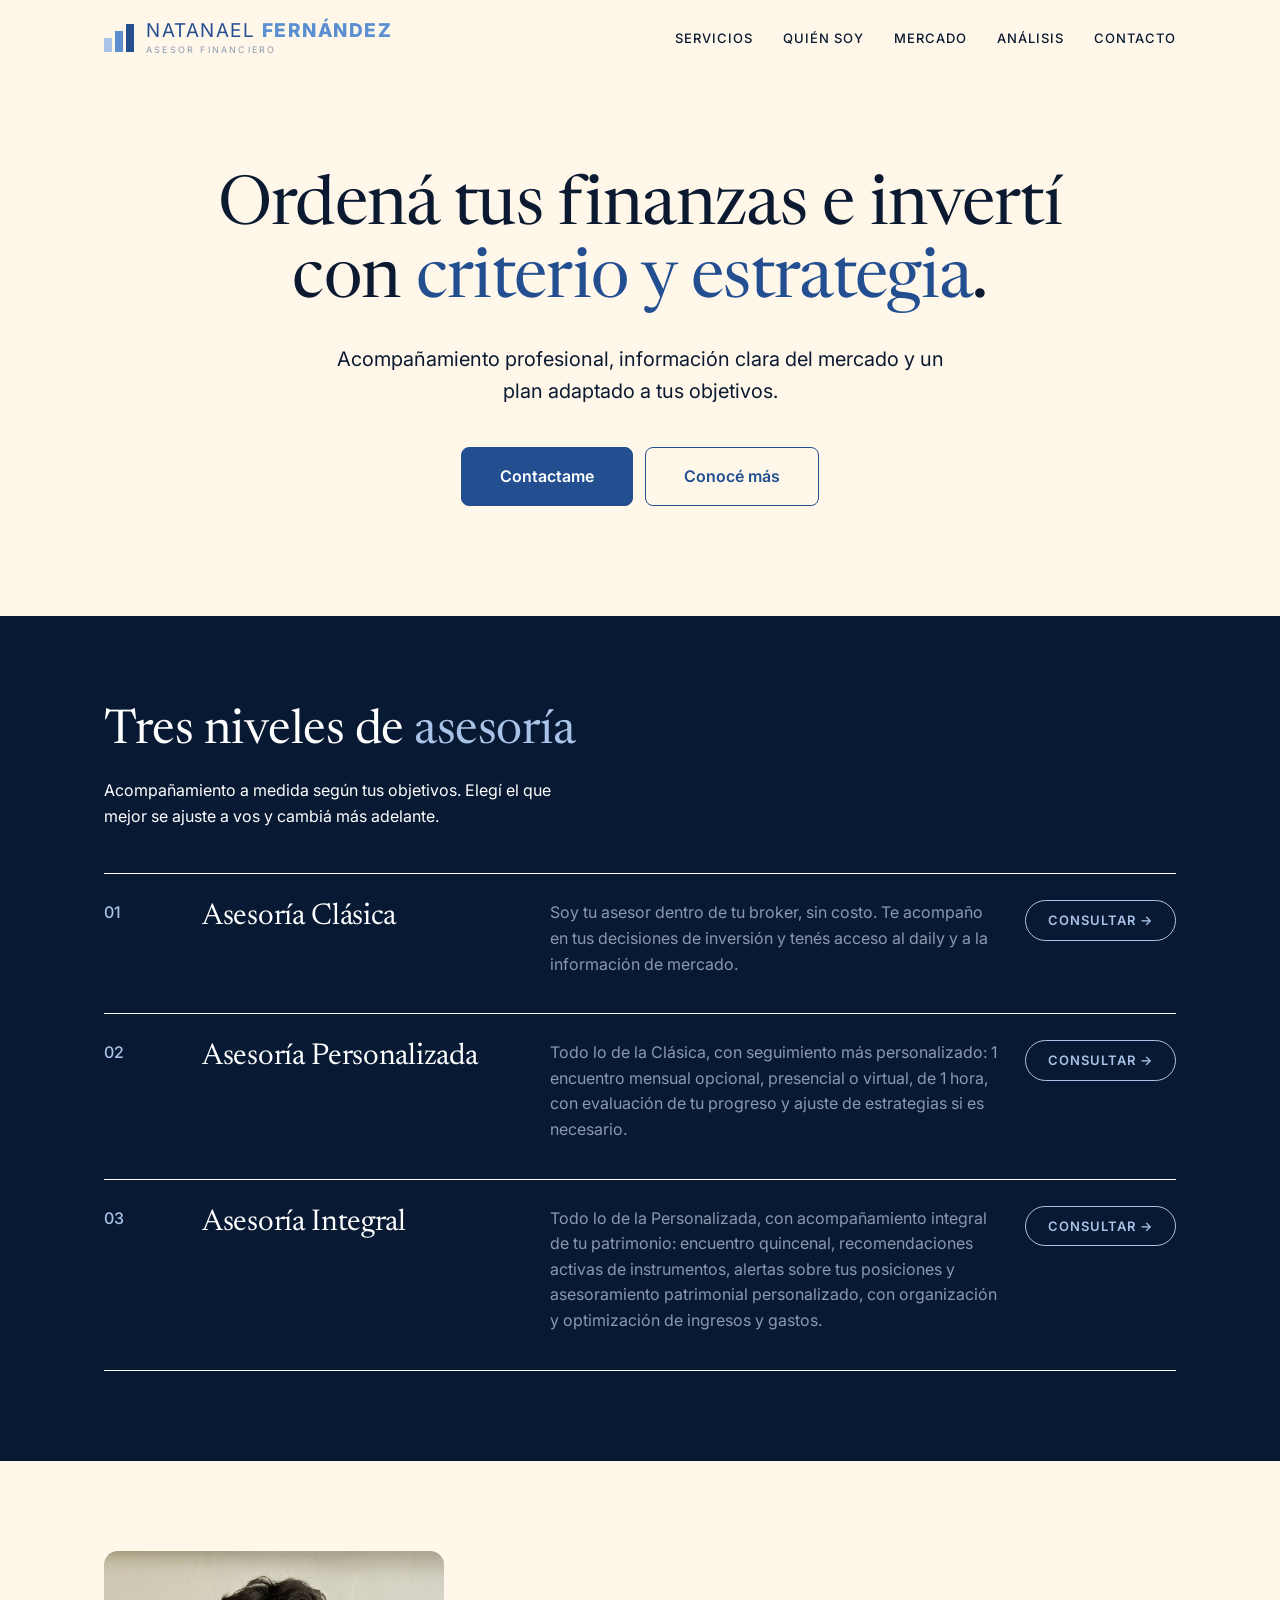
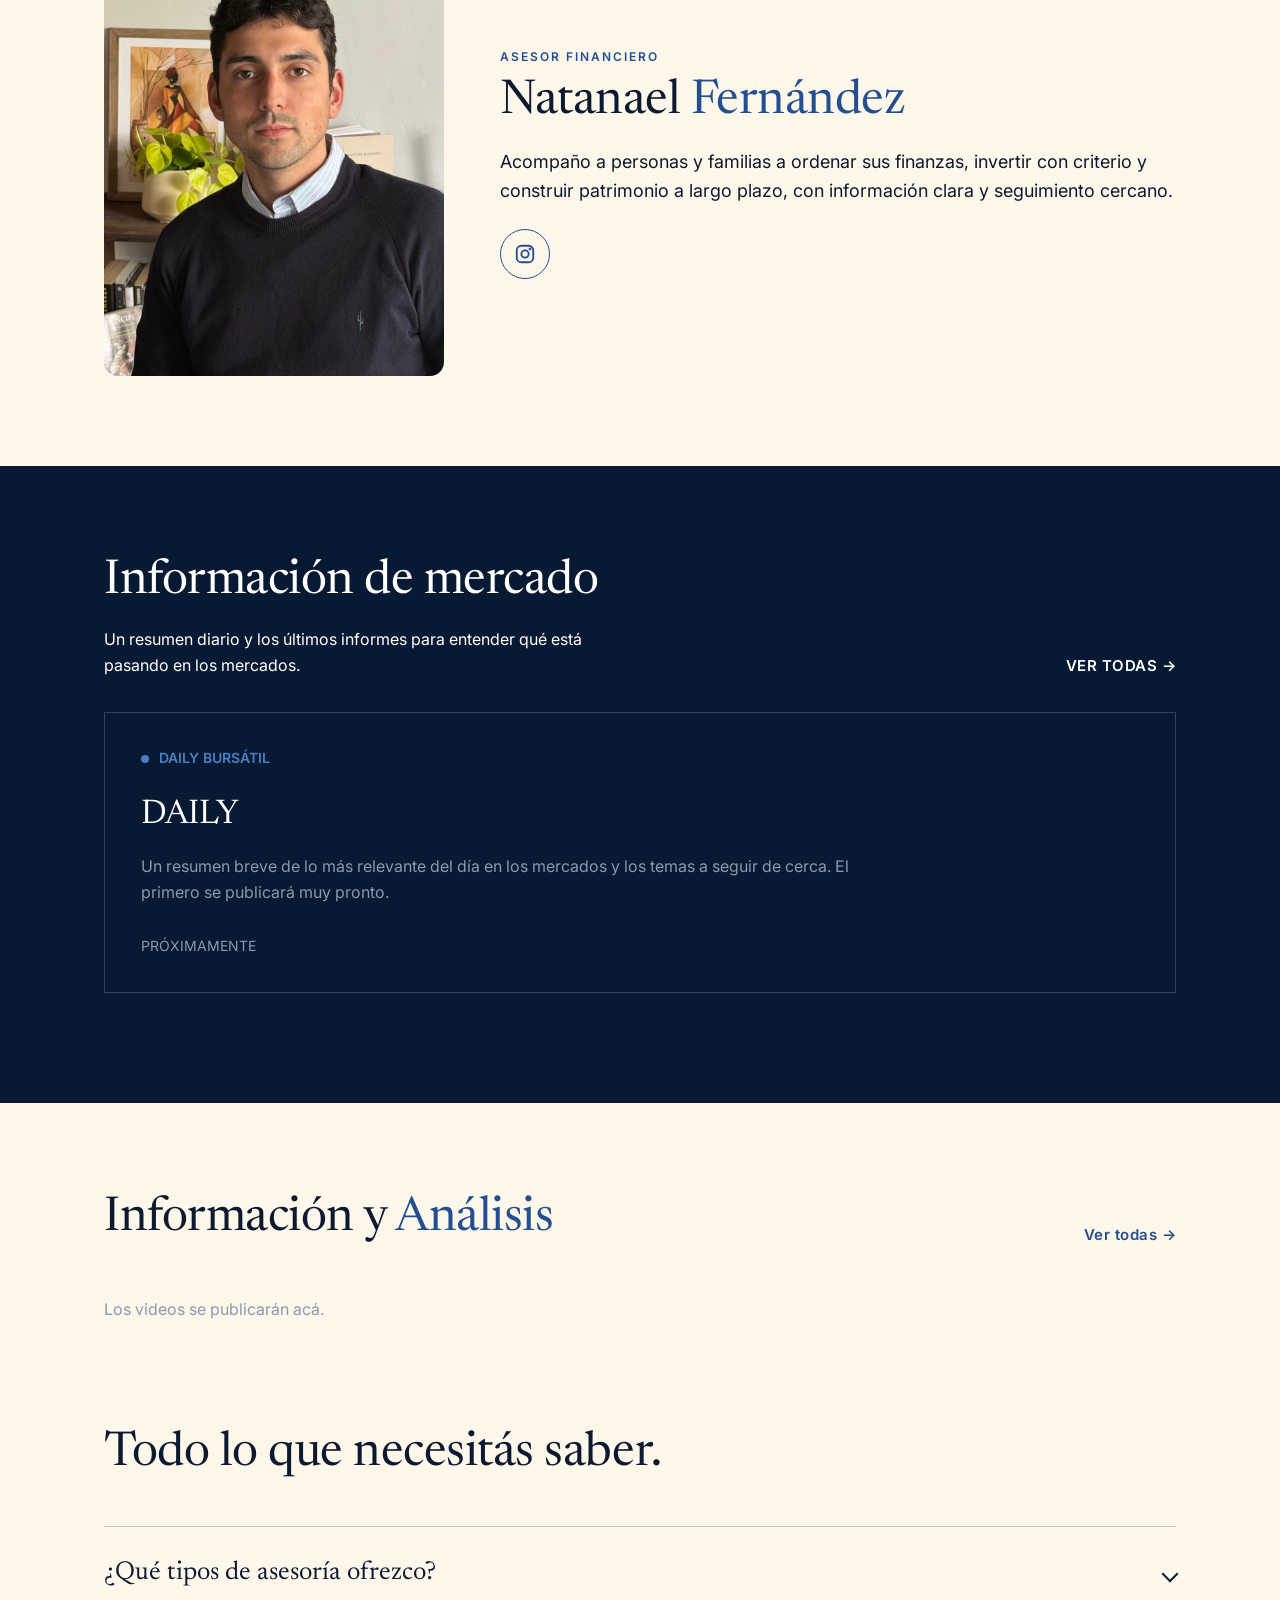
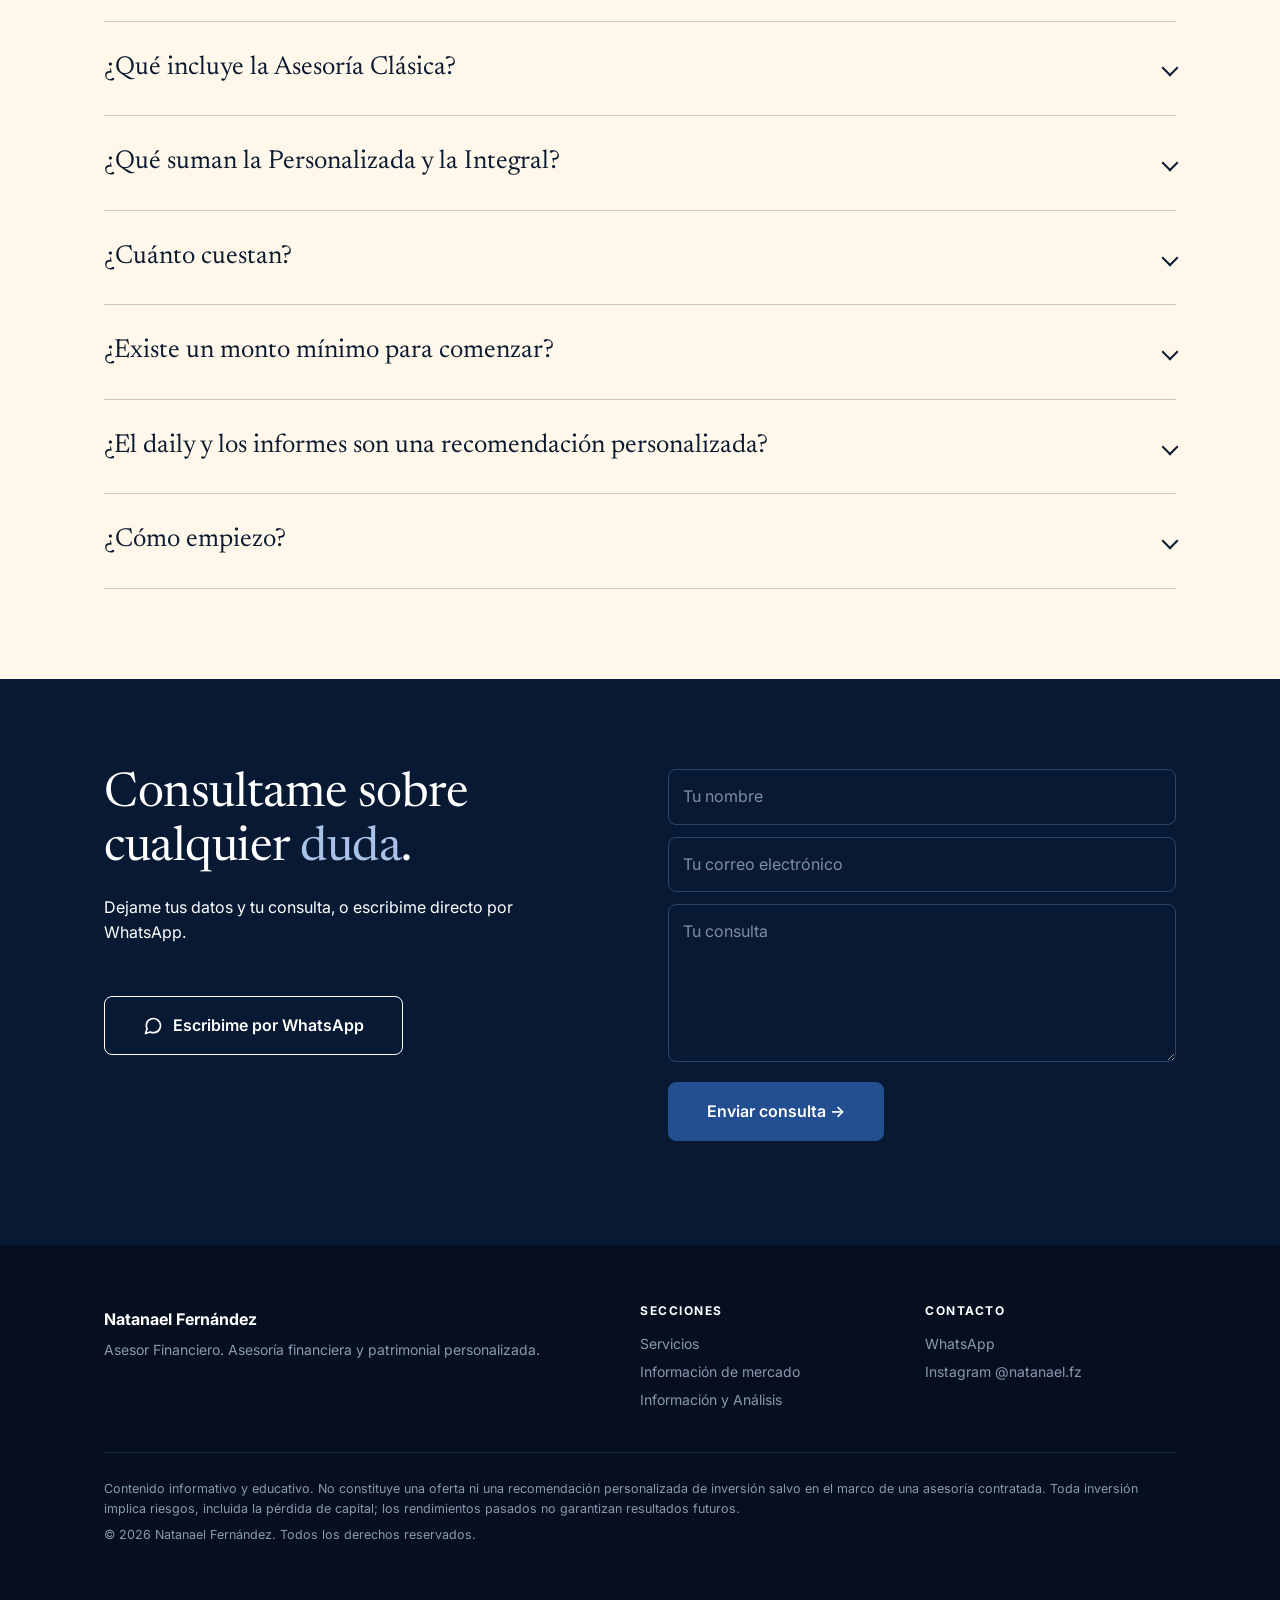
==== index.html @ 8993d354 "Add files via upload" ====
<!DOCTYPE html>
<html lang="es"><head><title>Natanael Fernández | Asesor Financiero</title><meta charset="utf-8"><meta name="viewport" content="width=device-width, initial-scale=1"><meta name="description" content="Asesoría financiera y patrimonial personalizada. Daily bursátil, informes y análisis."><link rel="preconnect" href="https://fonts.googleapis.com"><link rel="preconnect" href="https://fonts.gstatic.com" crossorigin><link href="https://fonts.googleapis.com/css2?family=Inter:wght@400;500;600;700;800&family=Newsreader:opsz,wght@6..72,400&display=swap" rel="stylesheet"><link rel="stylesheet" href="estilos.css"></head>
<body>
<header id="hd"></header>

<div class="hero"><div class="w">
<h1>Ordená tus finanzas e invertí con <em>criterio y estrategia</em>.</h1>
<p>Acompañamiento profesional, información clara del mercado y un plan adaptado a tus objetivos.</p>
<a class="btn" href="#contacto">Contactame</a><a class="btn o" href="#servicios">Conocé más</a>
</div></div>

<section class="dk" id="servicios"><div class="w">
<h2>Tres niveles de <em>asesoría</em></h2>
<p class="lead">Acompañamiento a medida según tus objetivos. Elegí el que mejor se ajuste a vos y cambiá más adelante.</p>
<!-- ✏️ EDITABLE: cada bloque .sv es una asesoría. Cambiá el título (h3), el texto (p) y el nombre que viaja en el mensaje de WhatsApp (data-a) -->
<div class="sv"><span class="n">01</span><a class="tg" data-a="la Asesoría Clásica">Consultar →</a><h3>Asesoría Clásica</h3><p>Soy tu asesor dentro de tu broker, sin costo. Te acompaño en tus decisiones de inversión y tenés acceso al daily y a la información de mercado.</p></div>
<div class="sv"><span class="n">02</span><a class="tg" data-a="la Asesoría Personalizada">Consultar →</a><h3>Asesoría Personalizada</h3><p>Todo lo de la Clásica, con seguimiento más personalizado: 1 encuentro mensual opcional, presencial o virtual, de 1 hora, con evaluación de tu progreso y ajuste de estrategias si es necesario.</p></div>
<div class="sv"><span class="n">03</span><a class="tg" data-a="la Asesoría Integral">Consultar →</a><h3>Asesoría Integral</h3><p>Todo lo de la Personalizada, con acompañamiento integral de tu patrimonio: encuentro quincenal, recomendaciones activas de instrumentos, alertas sobre tus posiciones y asesoramiento patrimonial personalizado, con organización y optimización de ingresos y gastos.</p></div>
</div></section>

<section class="cr" id="quien"><div class="w me">
<div class="ph" style="background-image:url(foto.jpg)" role="img" aria-label="Natanael Fernández, asesor financiero"></div>
<div>
<div class="role">Asesor Financiero</div>
<h2 style="margin-top:10px">Natanael <em>Fernández</em></h2>
<!-- ✏️ EDITABLE: tu presentación; podés sumar experiencia, formación o matrícula (CNV) -->
<p style="font-size:18px;margin:0 0 24px">Acompaño a personas y familias a ordenar sus finanzas, invertir con criterio y construir patrimonio a largo plazo, con información clara y seguimiento cercano.</p>
<div class="soc" id="soc"></div>
</div></div></section>

<section class="dk" id="mercado"><div class="w">
<div class="sh"><div><h2>Información de mercado</h2><p class="lead" style="margin:0">Un resumen diario y los últimos informes para entender qué está pasando en los mercados.</p></div><a class="va" href="mercados.html">Ver todas →</a></div>
<div id="mk"></div>
</div></section>

<section class="cr" id="analisis"><div class="w">
<div class="sh"><h2 style="margin:0">Información y <em>Análisis</em></h2><a class="va" href="analisis.html">Ver todas →</a></div>
<div class="vg" id="vh"></div>
</div></section>

<section class="cr" style="padding-top:0"><div class="w">
<h2>Todo lo que necesitás saber.</h2><p class="lead"></p>
<!-- ✏️ EDITABLE: preguntas y respuestas -->
<details class="fq"><summary>¿Qué tipos de asesoría ofrezco?</summary><p>Tres niveles: Clásica, Personalizada e Integral. Podés empezar por el que mejor se ajuste a vos y cambiar más adelante.</p></details>
<details class="fq"><summary>¿Qué incluye la Asesoría Clásica?</summary><p>Soy tu asesor dentro de tu broker, sin costo. Incluye acompañamiento en tus decisiones de inversión y acceso al daily y a la información de mercado.</p></details>
<details class="fq"><summary>¿Qué suman la Personalizada y la Integral?</summary><p>La Personalizada suma un encuentro mensual opcional de 1 hora, presencial o virtual, con evaluación de tu progreso y ajuste de estrategias si es necesario. La Integral suma encuentro quincenal, recomendaciones activas de instrumentos, alertas sobre tus posiciones y asesoramiento patrimonial: organización y optimización de ingresos y gastos.</p></details>
<details class="fq"><summary>¿Cuánto cuestan?</summary><p>La Clásica no tiene costo. Para la Personalizada y la Integral, tocá Consultar en la sección de servicios y te paso el valor por WhatsApp.</p></details>
<details class="fq"><summary>¿Existe un monto mínimo para comenzar?</summary><p>Depende de la asesoría que elijas y del tipo de cuenta que necesites. Analizo tu situación para definir la alternativa que mejor te quede.</p></details>
<details class="fq"><summary>¿El daily y los informes son una recomendación personalizada?</summary><p>No. Es contenido informativo y educativo. Una recomendación personalizada solo se da en el marco de una asesoría contratada.</p></details>
<details class="fq"><summary>¿Cómo empiezo?</summary><p>Escribime por WhatsApp o dejá tus datos en el formulario de contacto. Conversamos para conocer tu situación, objetivos y perfil de riesgo, armamos tu estrategia y hacemos seguimiento.</p></details>
</div></section>

<section class="dk" id="contacto"><div class="w ct">
<div><h2>Consultame sobre cualquier <em>duda</em>.</h2><p class="lead">Dejame tus datos y tu consulta, o escribime directo por WhatsApp.</p><div id="wac"></div></div>
<form id="cf"><input name="nom" placeholder="Tu nombre" autocomplete="name" required><input name="email" type="email" placeholder="Tu correo electrónico" autocomplete="email" required><textarea name="msg" rows="5" placeholder="Tu consulta" required></textarea><input type="text" name="_gotcha" style="display:none" tabindex="-1" autocomplete="off"><input type="hidden" name="_subject" value="Nueva consulta desde la web"><button class="btn" type="submit" style="margin:0">Enviar consulta →</button><p id="fm" class="mu" role="status" style="margin:14px 0 0"></p></form>
</div></section>

<footer id="ft"></footer>
<script src="datos.js"></script><script src="app.js"></script>
</body></html>
---- estilos.css ----
:root{--cr:#fef7ea;--nv:#081a33;--nv2:#050f20;--bl:#234f91;--lb:#a9c3e8;--mu:#8b98ae;--tx:#0b1a30;--ac:#4a7fc0}
*{box-sizing:border-box}html{scroll-behavior:smooth;scroll-padding-top:84px}
body{margin:0;font-family:Inter,system-ui,-apple-system,"Segoe UI",Arial,sans-serif;background:var(--cr);color:var(--tx);line-height:1.6}
.w{max-width:1120px;margin:0 auto;padding:0 24px}
h1,h2,h3{font-family:Newsreader,"Playfair Display",Georgia,"Times New Roman",serif;font-weight:400;letter-spacing:-.01em}
h2{font-size:clamp(30px,5vw,48px);line-height:1.12;margin:0 0 18px}
em{font-style:normal;color:var(--bl)}.dk em{color:var(--lb)}
header{position:sticky;top:0;z-index:20;background:var(--cr)}
.nav{display:flex;align-items:center;justify-content:space-between;height:76px}
.logo{display:flex;align-items:center;gap:12px;text-decoration:none;color:var(--bl);font-size:19px;letter-spacing:1.5px;line-height:1.1}
.logo b{font-weight:800;color:#5b8fd0}.logo small{display:block;font-size:9px;letter-spacing:2.2px;color:var(--mu);margin-top:3px}
nav a{color:var(--tx);text-decoration:none;margin-left:30px;font-size:13px;letter-spacing:1px;text-transform:uppercase;font-weight:500}nav a:hover{color:var(--bl)}
#bg{display:none;background:none;border:0;padding:8px;cursor:pointer}#bg i{display:block;width:30px;height:2px;background:var(--tx);margin:7px 0}
.hero{text-align:center;padding:96px 0 104px}
.hero h1{font-size:clamp(36px,7vw,68px);line-height:1.08;margin:0 auto 24px;max-width:900px}
.hero p{font-size:20px;max-width:620px;margin:0 auto 34px}
.btn{display:inline-block;padding:16px 38px;border-radius:8px;font:inherit;font-weight:600;text-decoration:none;background:var(--bl);color:#fff;border:1.5px solid var(--bl);margin:6px;cursor:pointer}
.btn.o{background:none;color:var(--bl)}.dk .btn.o{color:#fff;border-color:#fff}
.dk{background:var(--nv);color:#fff;padding:90px 0}.cr{padding:90px 0}
.lead{max-width:480px;margin:0 0 44px}.mu{color:var(--mu)}
.sv{border-top:1px solid #fff;padding:26px 0 36px;display:grid;grid-template-columns:70px 1fr 1.4fr 150px;gap:12px 28px;align-items:start}
.sv>*{grid-row:1;margin:0}.sv .n{grid-column:1;color:var(--lb);font-weight:500}.sv h3{grid-column:2;font-size:30px;line-height:1.15}.sv p{grid-column:3;color:var(--mu)}
.sv .tg{grid-column:4;justify-self:end;color:var(--lb);font-size:13px;font-weight:600;letter-spacing:1px;text-transform:uppercase;text-decoration:none;border:1px solid var(--lb);border-radius:99px;padding:9px 22px;white-space:nowrap}.sv .tg:hover{background:var(--lb);color:var(--nv)}
.sv:last-child{border-bottom:1px solid #fff}
.sh{display:flex;justify-content:space-between;align-items:flex-end;gap:20px;flex-wrap:wrap;margin-bottom:34px}
.va{color:var(--bl);text-decoration:none;font-weight:600;letter-spacing:.5px;font-size:15px}.dk .va{color:#fff;text-transform:uppercase}
.mc{display:block;border:1px solid #2b4468;padding:34px 36px;margin-bottom:20px;color:#fff;text-decoration:none}a.mc:hover{border-color:var(--ac)}
.mc .lb{color:var(--ac);font-size:14px;font-weight:600;text-transform:uppercase;display:flex;align-items:center;gap:10px}
.mc .lb:before{content:"";width:8px;height:8px;border-radius:50%;background:var(--ac)}
.mc h3{font-size:34px;text-transform:uppercase;margin:18px 0 12px}.mc p{color:var(--mu);margin:0 0 30px;max-width:760px}
.mc .ft{display:flex;justify-content:space-between;color:var(--mu);font-size:14px;text-transform:uppercase}.mc .ar{color:var(--ac);font-size:20px}
.vg{display:grid;grid-template-columns:repeat(auto-fill,minmax(230px,1fr));gap:26px}
.vt{text-decoration:none}.vt .im{aspect-ratio:3/4;border-radius:14px;background:linear-gradient(160deg,#0f2a52,#081a33) center/cover;display:flex;align-items:flex-end;padding:20px;color:#fff;font-family:Newsreader,Georgia,serif;font-size:32px;line-height:1.05}
.vt h3{color:var(--bl);text-transform:uppercase;font-size:22px;margin:14px 0 0}
.me{display:grid;grid-template-columns:340px 1fr;gap:56px;align-items:center}
.ph{aspect-ratio:4/5;border-radius:14px;background:linear-gradient(135deg,#0b2a5b,#234f91) center 22%/cover}
.role{color:var(--bl);font-size:12px;letter-spacing:2px;text-transform:uppercase;font-weight:600}
.fq{border-top:1px solid #cfc7b4}.fq:last-of-type{border-bottom:1px solid #cfc7b4}
.fq summary{cursor:pointer;list-style:none;padding:26px 0;font-family:Newsreader,Georgia,serif;font-size:clamp(20px,3vw,26px);display:flex;justify-content:space-between;align-items:center;gap:16px}
.fq summary::-webkit-details-marker{display:none}
.fq summary:after{content:"";flex:none;width:10px;height:10px;border-right:2px solid var(--tx);border-bottom:2px solid var(--tx);transform:rotate(45deg)}
.fq[open] summary:after{transform:rotate(-135deg)}.fq p{margin:0 0 26px;color:#5b6578;max-width:780px}
.ct{display:grid;grid-template-columns:1fr 1fr;gap:56px;align-items:start}
form input,form textarea{width:100%;padding:14px;border-radius:8px;border:1px solid #2b4468;background:transparent;color:#fff;font:inherit;margin-bottom:12px}
footer{background:var(--nv2);color:var(--mu);padding:56px 0 100px;font-size:14px}
.fg{display:grid;gap:34px;grid-template-columns:2fr 1fr 1fr}footer h4{color:#fff;font-size:12px;letter-spacing:1.5px;text-transform:uppercase;margin:0 0 12px}
footer a{color:var(--mu);text-decoration:none;display:block;margin:6px 0}footer a:hover{color:#fff}footer p{margin:6px 0}
.fl{border-top:1px solid #1b2d4c;margin-top:34px;padding-top:20px;font-size:12.5px}
.soc{display:flex;gap:12px}.ic{display:inline-flex;width:50px;height:50px;border-radius:50%;border:1.5px solid var(--bl);color:var(--bl);align-items:center;justify-content:center}.ic:hover{background:var(--bl);color:#fff}
.wl{display:inline-flex;align-items:center;gap:10px}form ::placeholder{color:#7e8da6}
@media(max-width:820px){#bg{display:block}nav{display:none;position:absolute;top:76px;left:0;right:0;background:var(--cr);padding:6px 24px 20px;flex-direction:column;border-bottom:1px solid #e3d9c4}.mn nav{display:flex}nav a{margin:0;padding:12px 0}
.hero{padding:64px 0 72px}.dk,.cr{padding:64px 0}.me,.ct,.fg{grid-template-columns:1fr}.ph{max-width:300px}
.sv{grid-template-columns:1fr auto}.sv .n{grid-column:1}.sv .tg{grid-column:2}.sv h3,.sv p{grid-column:1/-1;grid-row:auto}.mc{padding:26px 22px}}
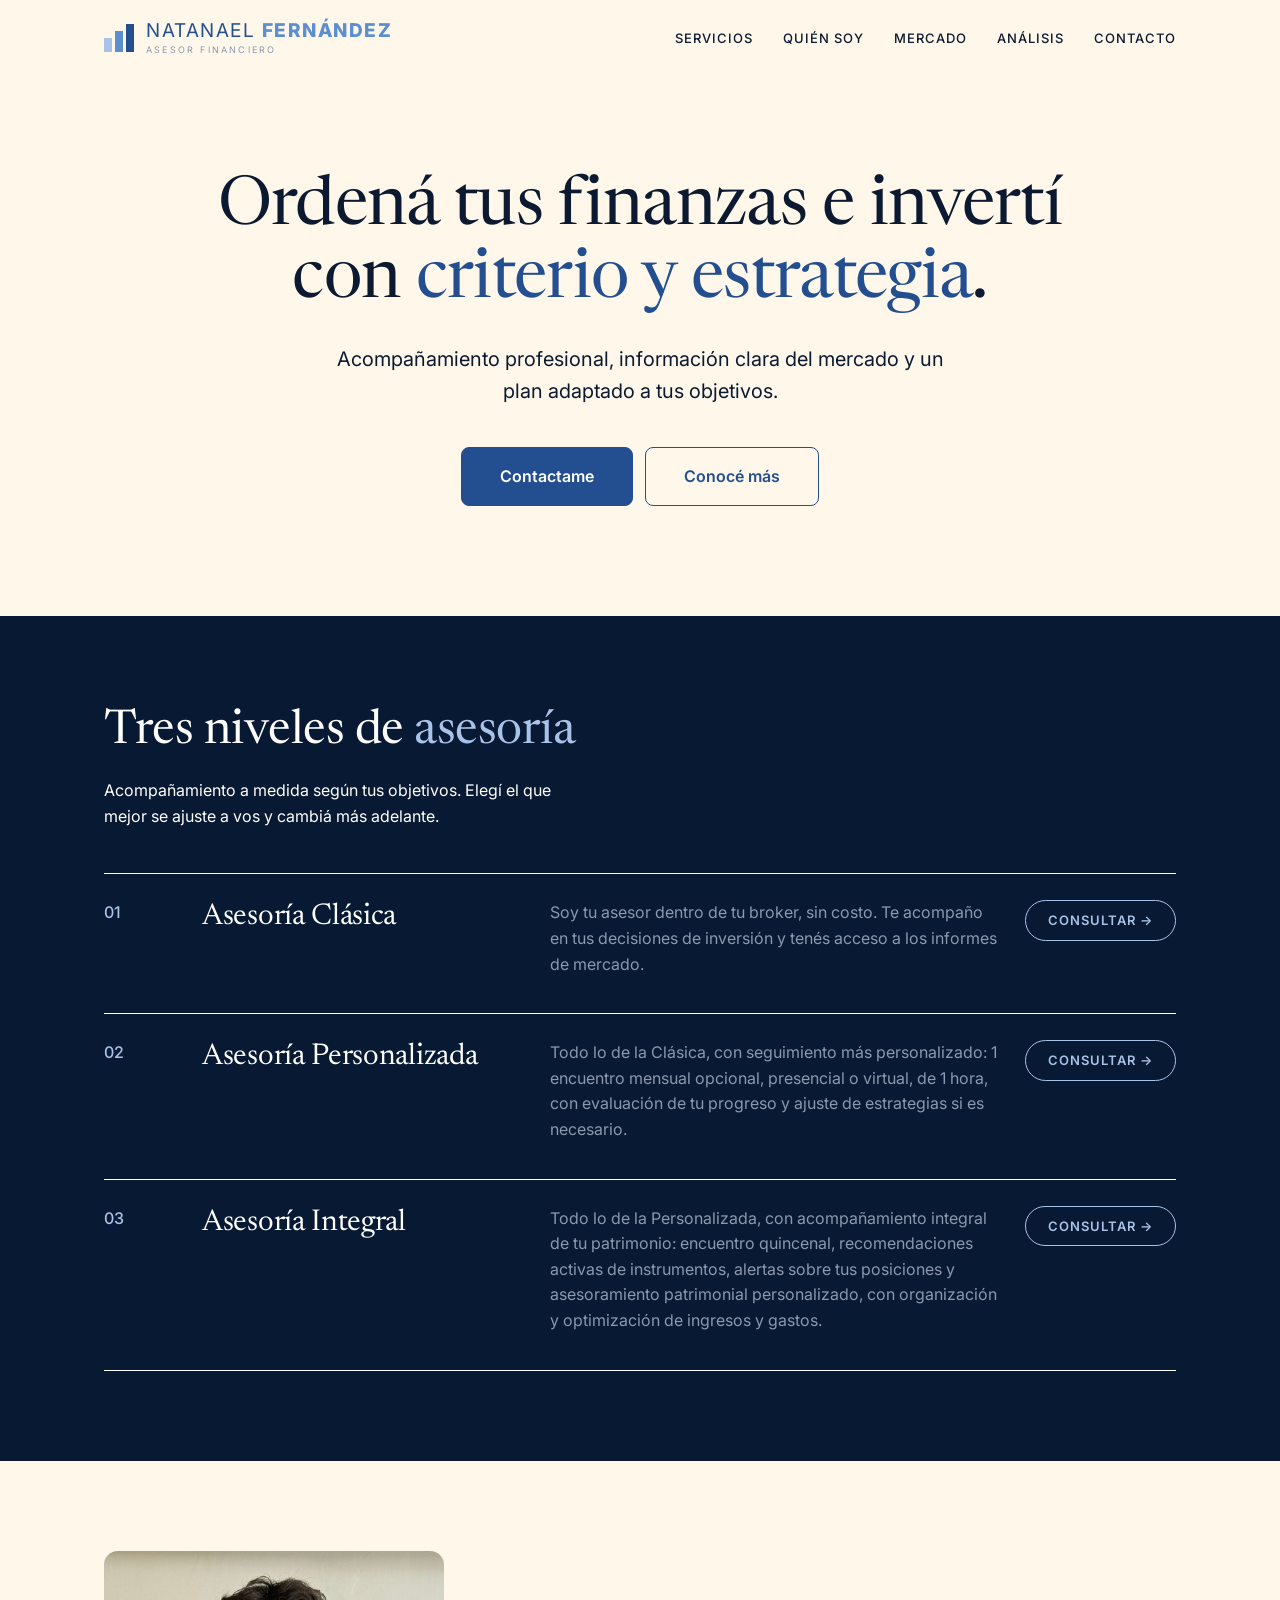
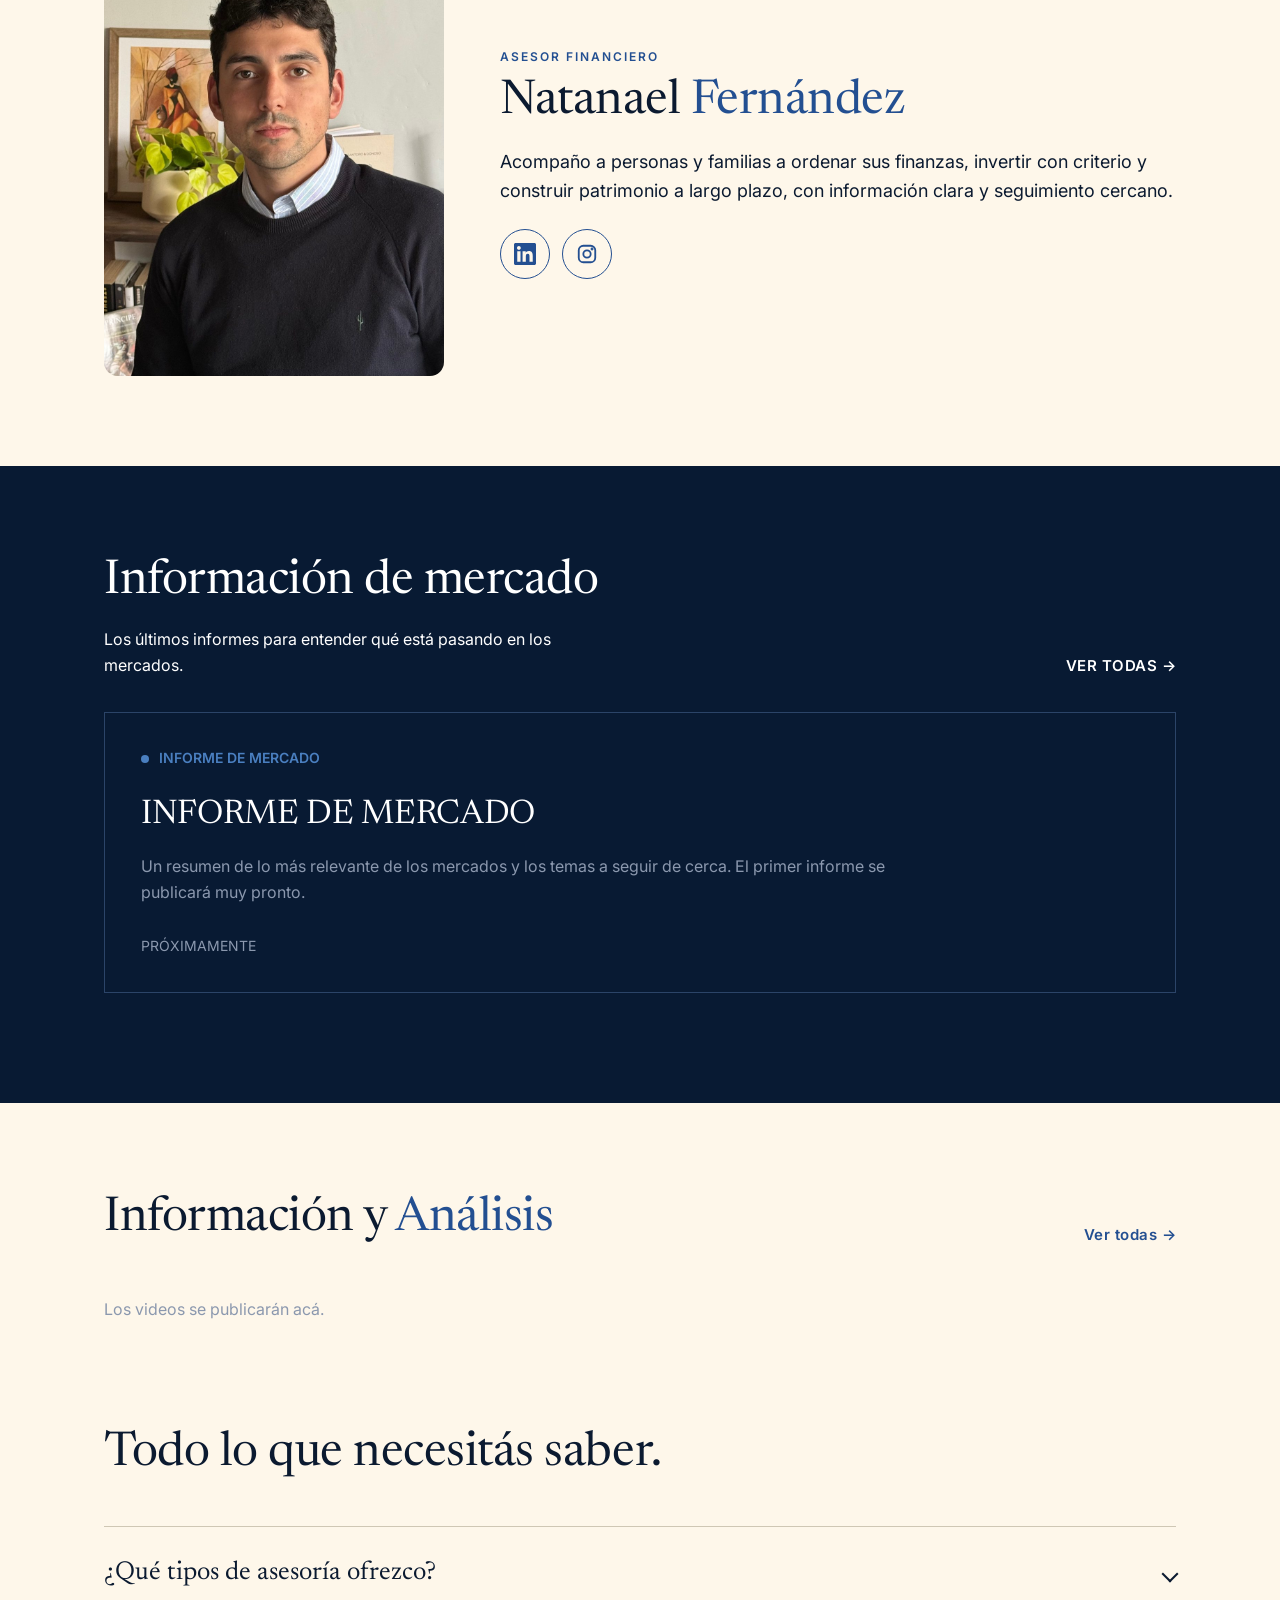
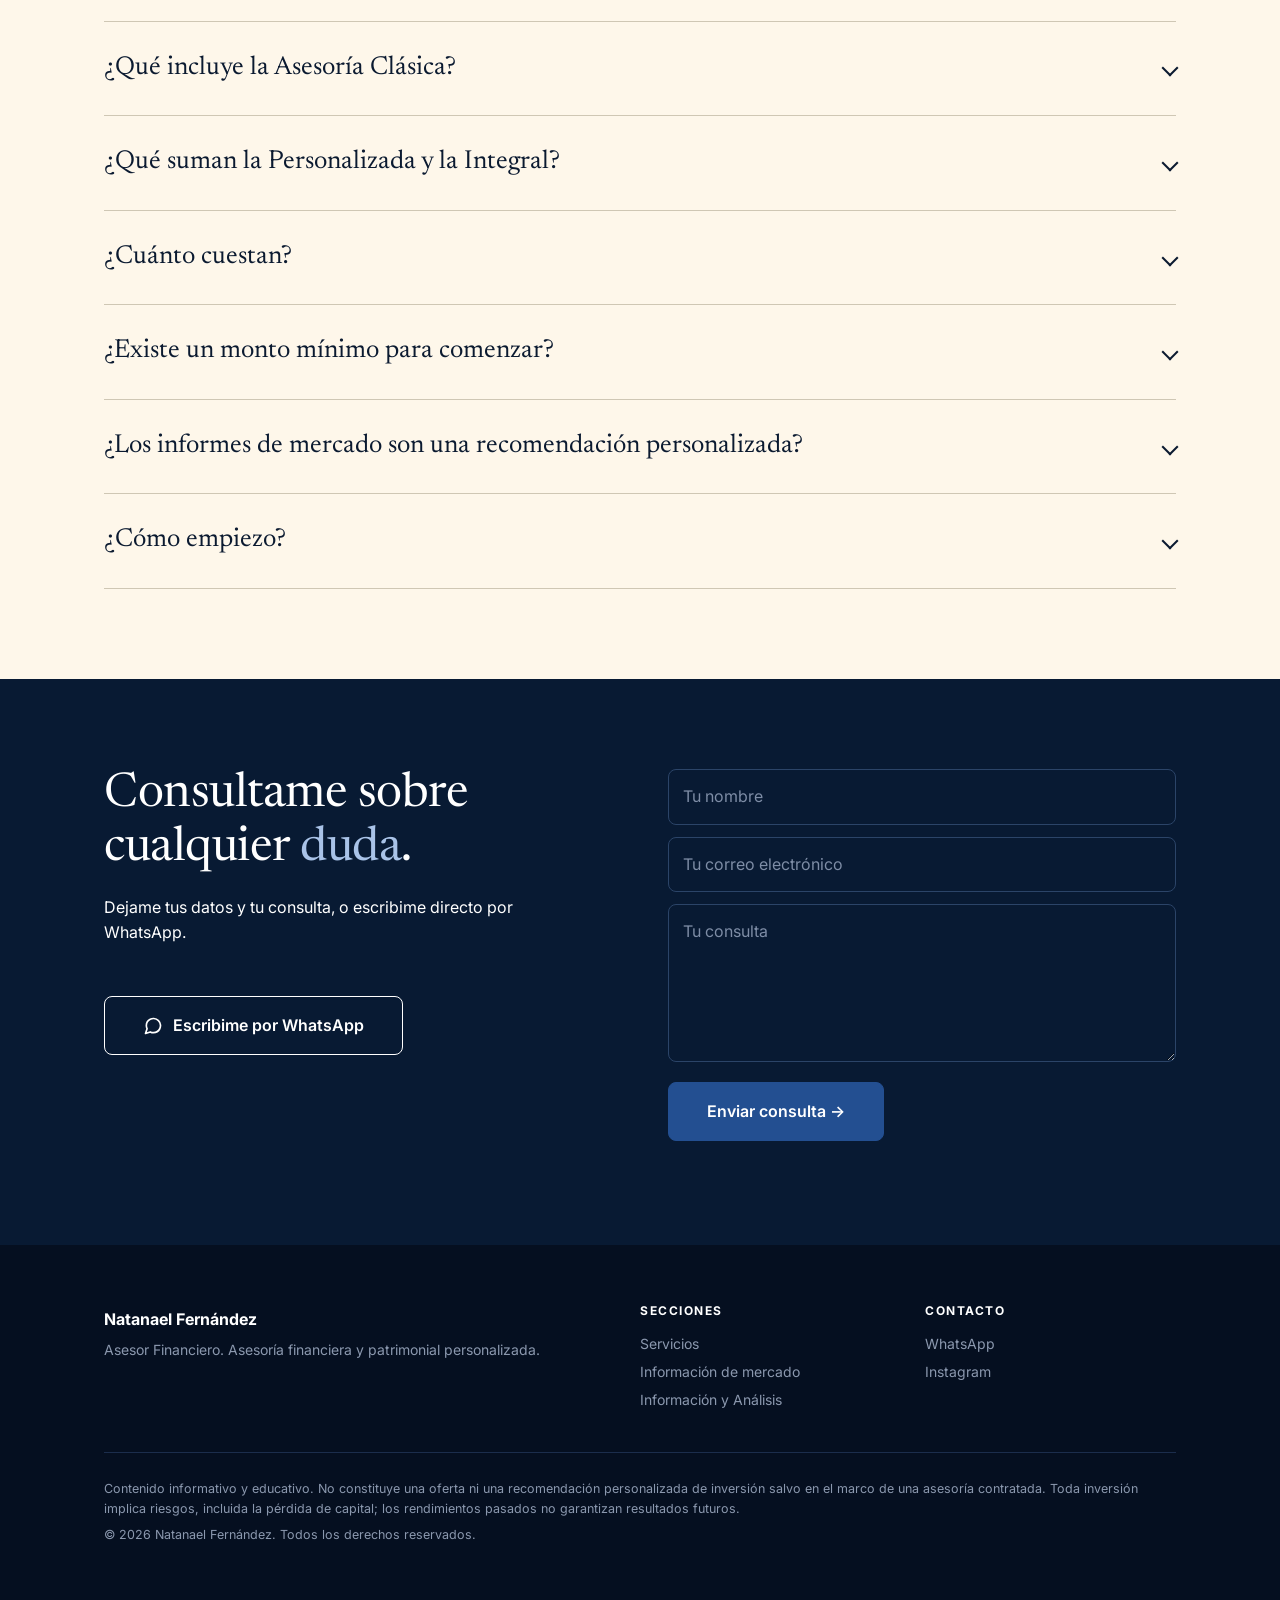
==== commit 73b00458: "Add files via upload" ====
--- a/index.html
+++ b/index.html
@@ -1,5 +1,5 @@
 <!DOCTYPE html>
-<html lang="es"><head><title>Natanael Fernández | Asesor Financiero</title><meta charset="utf-8"><meta name="viewport" content="width=device-width, initial-scale=1"><meta name="description" content="Asesoría financiera y patrimonial personalizada. Daily bursátil, informes y análisis."><link rel="preconnect" href="https://fonts.googleapis.com"><link rel="preconnect" href="https://fonts.gstatic.com" crossorigin><link href="https://fonts.googleapis.com/css2?family=Inter:wght@400;500;600;700;800&family=Newsreader:opsz,wght@6..72,400&display=swap" rel="stylesheet"><link rel="stylesheet" href="estilos.css"></head>
+<html lang="es"><head><title>Natanael Fernández | Asesor Financiero</title><meta charset="utf-8"><meta name="viewport" content="width=device-width, initial-scale=1"><meta name="description" content="Asesoría financiera y patrimonial personalizada. Informes de mercado y análisis."><link rel="preconnect" href="https://fonts.googleapis.com"><link rel="preconnect" href="https://fonts.gstatic.com" crossorigin><link href="https://fonts.googleapis.com/css2?family=Inter:wght@400;500;600;700;800&family=Newsreader:opsz,wght@6..72,400&display=swap" rel="stylesheet"><link rel="stylesheet" href="estilos.css"></head>
 <body>
 <header id="hd"></header>
 
@@ -13,7 +13,7 @@
 <h2>Tres niveles de <em>asesoría</em></h2>
 <p class="lead">Acompañamiento a medida según tus objetivos. Elegí el que mejor se ajuste a vos y cambiá más adelante.</p>
 <!-- ✏️ EDITABLE: cada bloque .sv es una asesoría. Cambiá el título (h3), el texto (p) y el nombre que viaja en el mensaje de WhatsApp (data-a) -->
-<div class="sv"><span class="n">01</span><a class="tg" data-a="la Asesoría Clásica">Consultar →</a><h3>Asesoría Clásica</h3><p>Soy tu asesor dentro de tu broker, sin costo. Te acompaño en tus decisiones de inversión y tenés acceso al daily y a la información de mercado.</p></div>
+<div class="sv"><span class="n">01</span><a class="tg" data-a="la Asesoría Clásica">Consultar →</a><h3>Asesoría Clásica</h3><p>Soy tu asesor dentro de tu broker, sin costo. Te acompaño en tus decisiones de inversión y tenés acceso a los informes de mercado.</p></div>
 <div class="sv"><span class="n">02</span><a class="tg" data-a="la Asesoría Personalizada">Consultar →</a><h3>Asesoría Personalizada</h3><p>Todo lo de la Clásica, con seguimiento más personalizado: 1 encuentro mensual opcional, presencial o virtual, de 1 hora, con evaluación de tu progreso y ajuste de estrategias si es necesario.</p></div>
 <div class="sv"><span class="n">03</span><a class="tg" data-a="la Asesoría Integral">Consultar →</a><h3>Asesoría Integral</h3><p>Todo lo de la Personalizada, con acompañamiento integral de tu patrimonio: encuentro quincenal, recomendaciones activas de instrumentos, alertas sobre tus posiciones y asesoramiento patrimonial personalizado, con organización y optimización de ingresos y gastos.</p></div>
 </div></section>
@@ -29,7 +29,7 @@
 </div></div></section>
 
 <section class="dk" id="mercado"><div class="w">
-<div class="sh"><div><h2>Información de mercado</h2><p class="lead" style="margin:0">Un resumen diario y los últimos informes para entender qué está pasando en los mercados.</p></div><a class="va" href="mercados.html">Ver todas →</a></div>
+<div class="sh"><div><h2>Información de mercado</h2><p class="lead" style="margin:0">Los últimos informes para entender qué está pasando en los mercados.</p></div><a class="va" href="mercados.html">Ver todas →</a></div>
 <div id="mk"></div>
 </div></section>
 
@@ -42,11 +42,11 @@
 <h2>Todo lo que necesitás saber.</h2><p class="lead"></p>
 <!-- ✏️ EDITABLE: preguntas y respuestas -->
 <details class="fq"><summary>¿Qué tipos de asesoría ofrezco?</summary><p>Tres niveles: Clásica, Personalizada e Integral. Podés empezar por el que mejor se ajuste a vos y cambiar más adelante.</p></details>
-<details class="fq"><summary>¿Qué incluye la Asesoría Clásica?</summary><p>Soy tu asesor dentro de tu broker, sin costo. Incluye acompañamiento en tus decisiones de inversión y acceso al daily y a la información de mercado.</p></details>
+<details class="fq"><summary>¿Qué incluye la Asesoría Clásica?</summary><p>Soy tu asesor dentro de tu broker, sin costo. Incluye acompañamiento en tus decisiones de inversión y acceso a los informes de mercado.</p></details>
 <details class="fq"><summary>¿Qué suman la Personalizada y la Integral?</summary><p>La Personalizada suma un encuentro mensual opcional de 1 hora, presencial o virtual, con evaluación de tu progreso y ajuste de estrategias si es necesario. La Integral suma encuentro quincenal, recomendaciones activas de instrumentos, alertas sobre tus posiciones y asesoramiento patrimonial: organización y optimización de ingresos y gastos.</p></details>
 <details class="fq"><summary>¿Cuánto cuestan?</summary><p>La Clásica no tiene costo. Para la Personalizada y la Integral, tocá Consultar en la sección de servicios y te paso el valor por WhatsApp.</p></details>
 <details class="fq"><summary>¿Existe un monto mínimo para comenzar?</summary><p>Depende de la asesoría que elijas y del tipo de cuenta que necesites. Analizo tu situación para definir la alternativa que mejor te quede.</p></details>
-<details class="fq"><summary>¿El daily y los informes son una recomendación personalizada?</summary><p>No. Es contenido informativo y educativo. Una recomendación personalizada solo se da en el marco de una asesoría contratada.</p></details>
+<details class="fq"><summary>¿Los informes de mercado son una recomendación personalizada?</summary><p>No. Son contenido informativo y educativo. Una recomendación personalizada solo se da en el marco de una asesoría contratada.</p></details>
 <details class="fq"><summary>¿Cómo empiezo?</summary><p>Escribime por WhatsApp o dejá tus datos en el formulario de contacto. Conversamos para conocer tu situación, objetivos y perfil de riesgo, armamos tu estrategia y hacemos seguimiento.</p></details>
 </div></section>
 
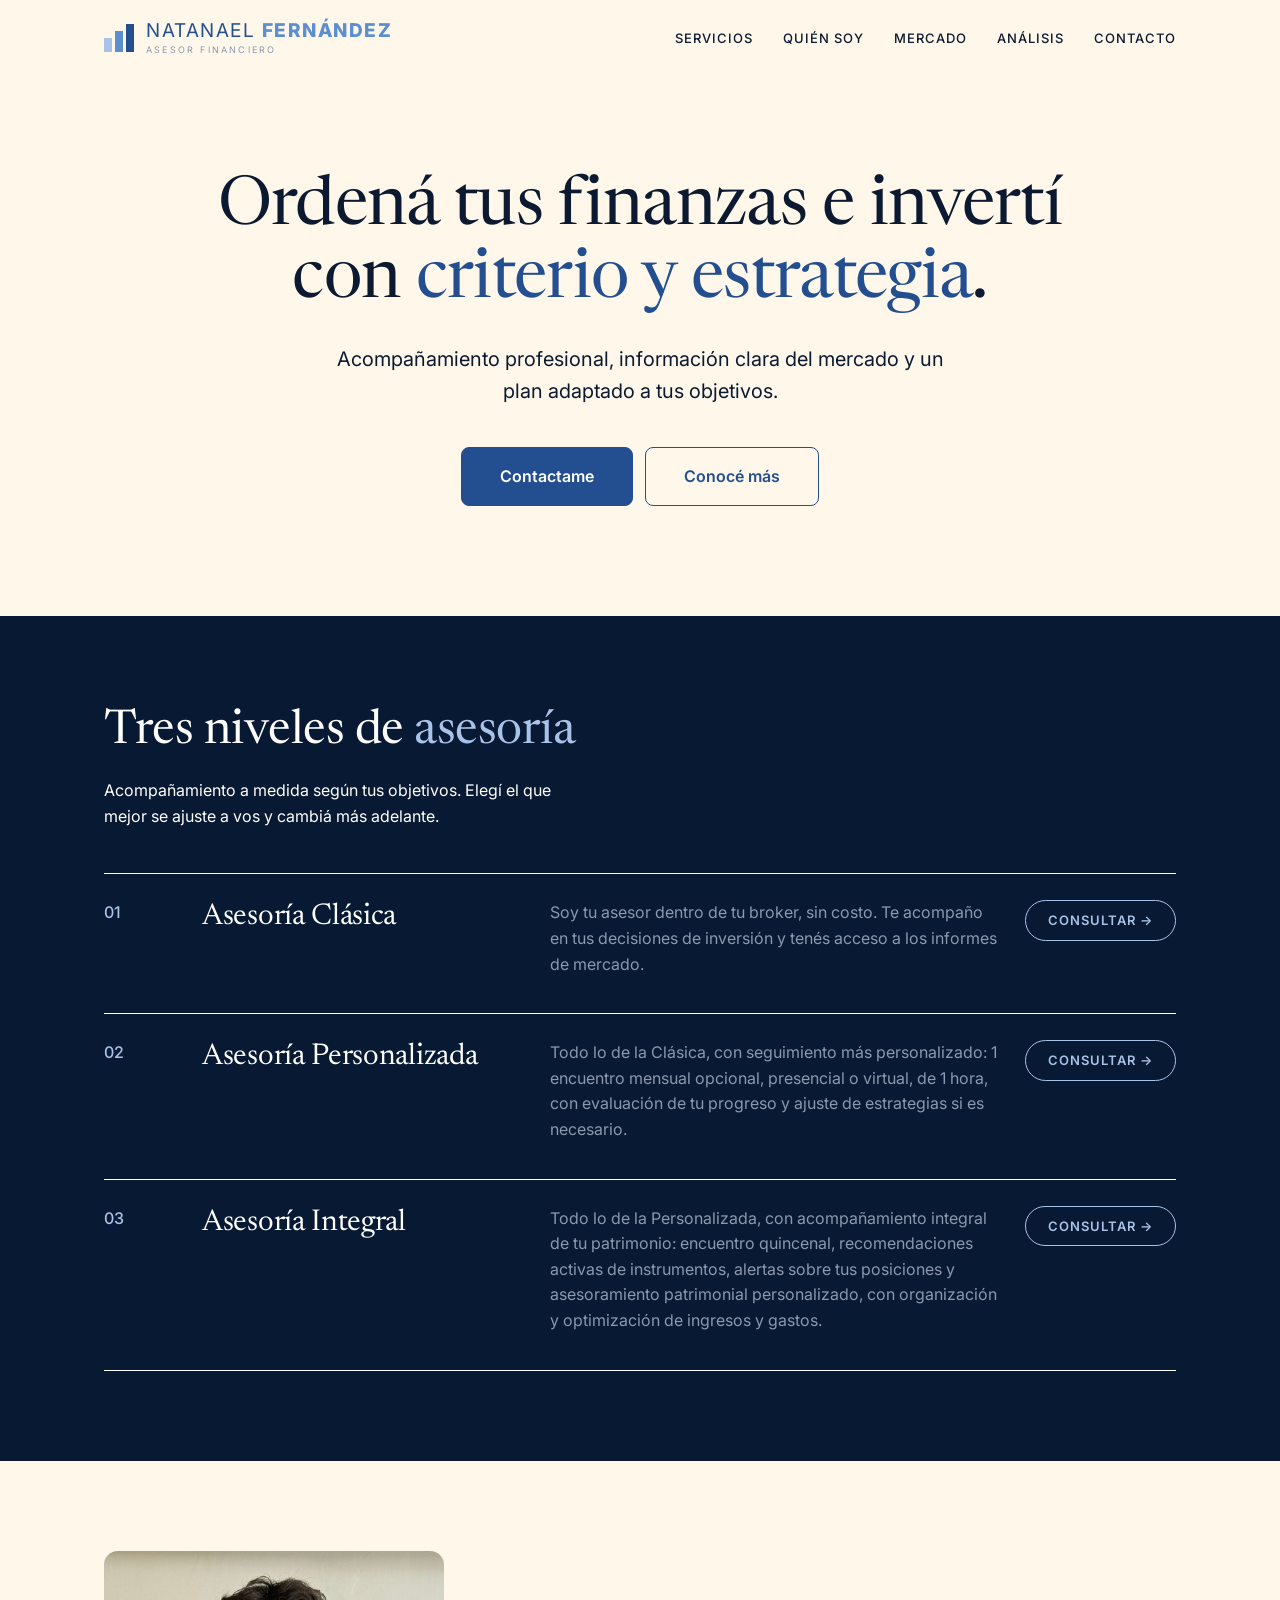
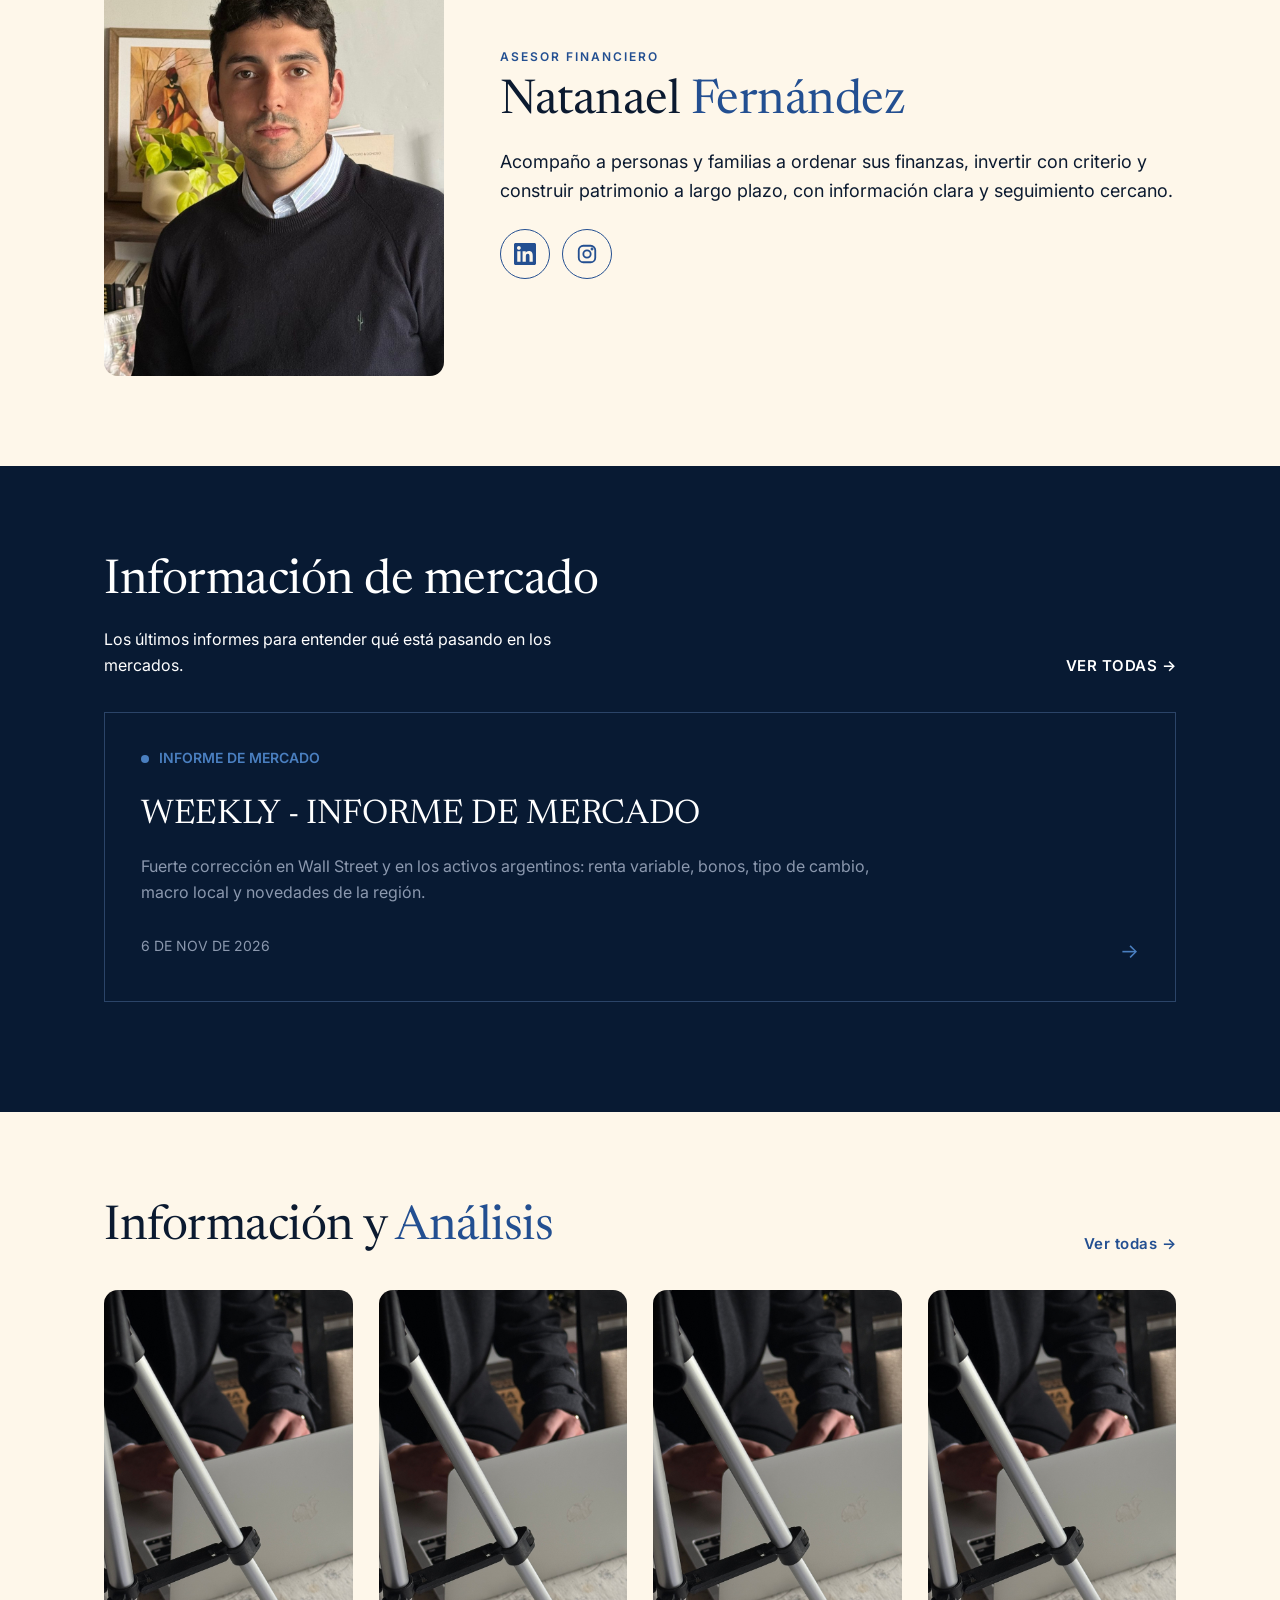
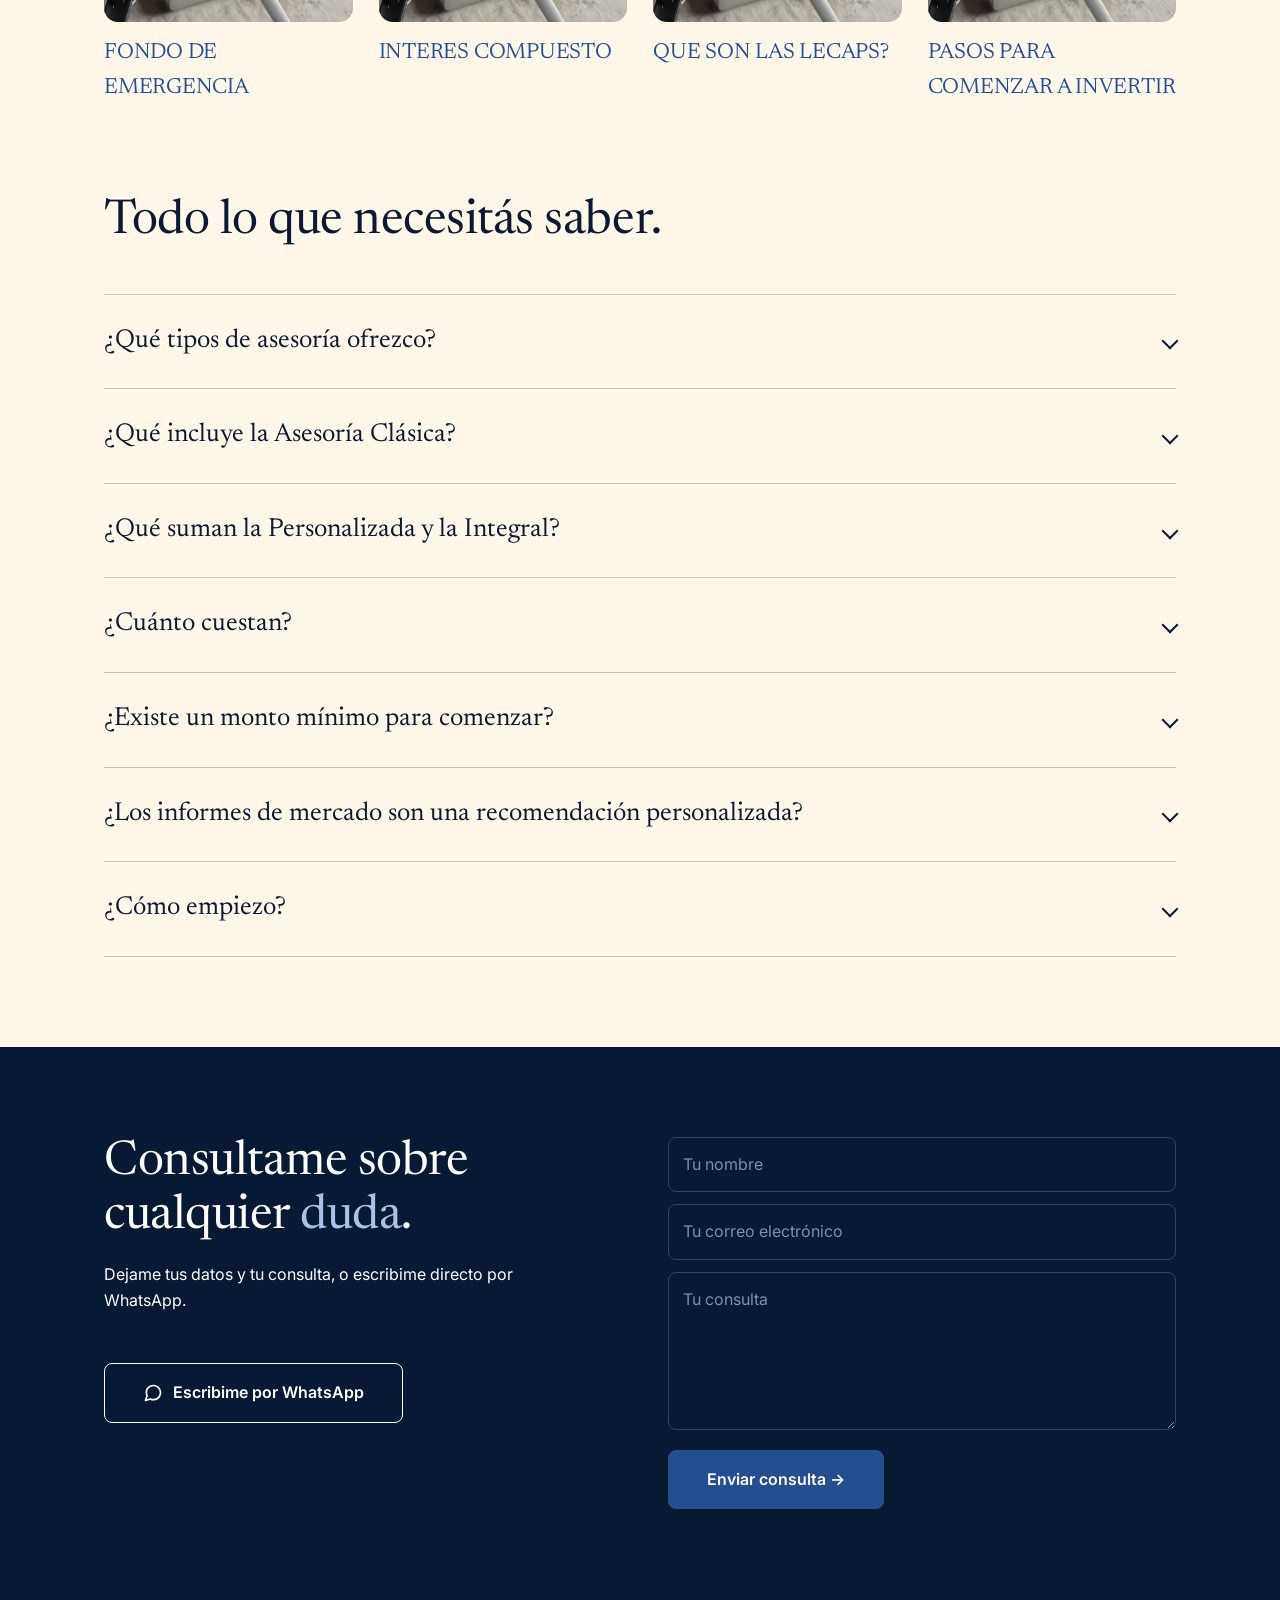
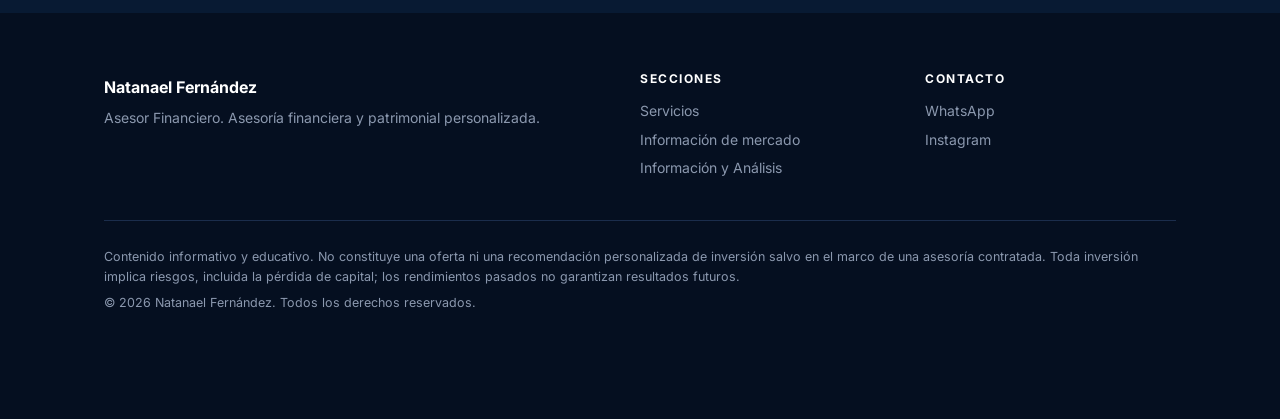
==== commit fae3a51e: "Update index.html" ====
--- a/index.html
+++ b/index.html
@@ -56,5 +56,5 @@
 </div></section>
 
 <footer id="ft"></footer>
-<script src="datos.js"></script><script src="app.js"></script>
+<script>document.write('<script src="datos.js?v='+Date.now()+'"><\/script>')</script><script src="app.js"></script>
 </body></html>
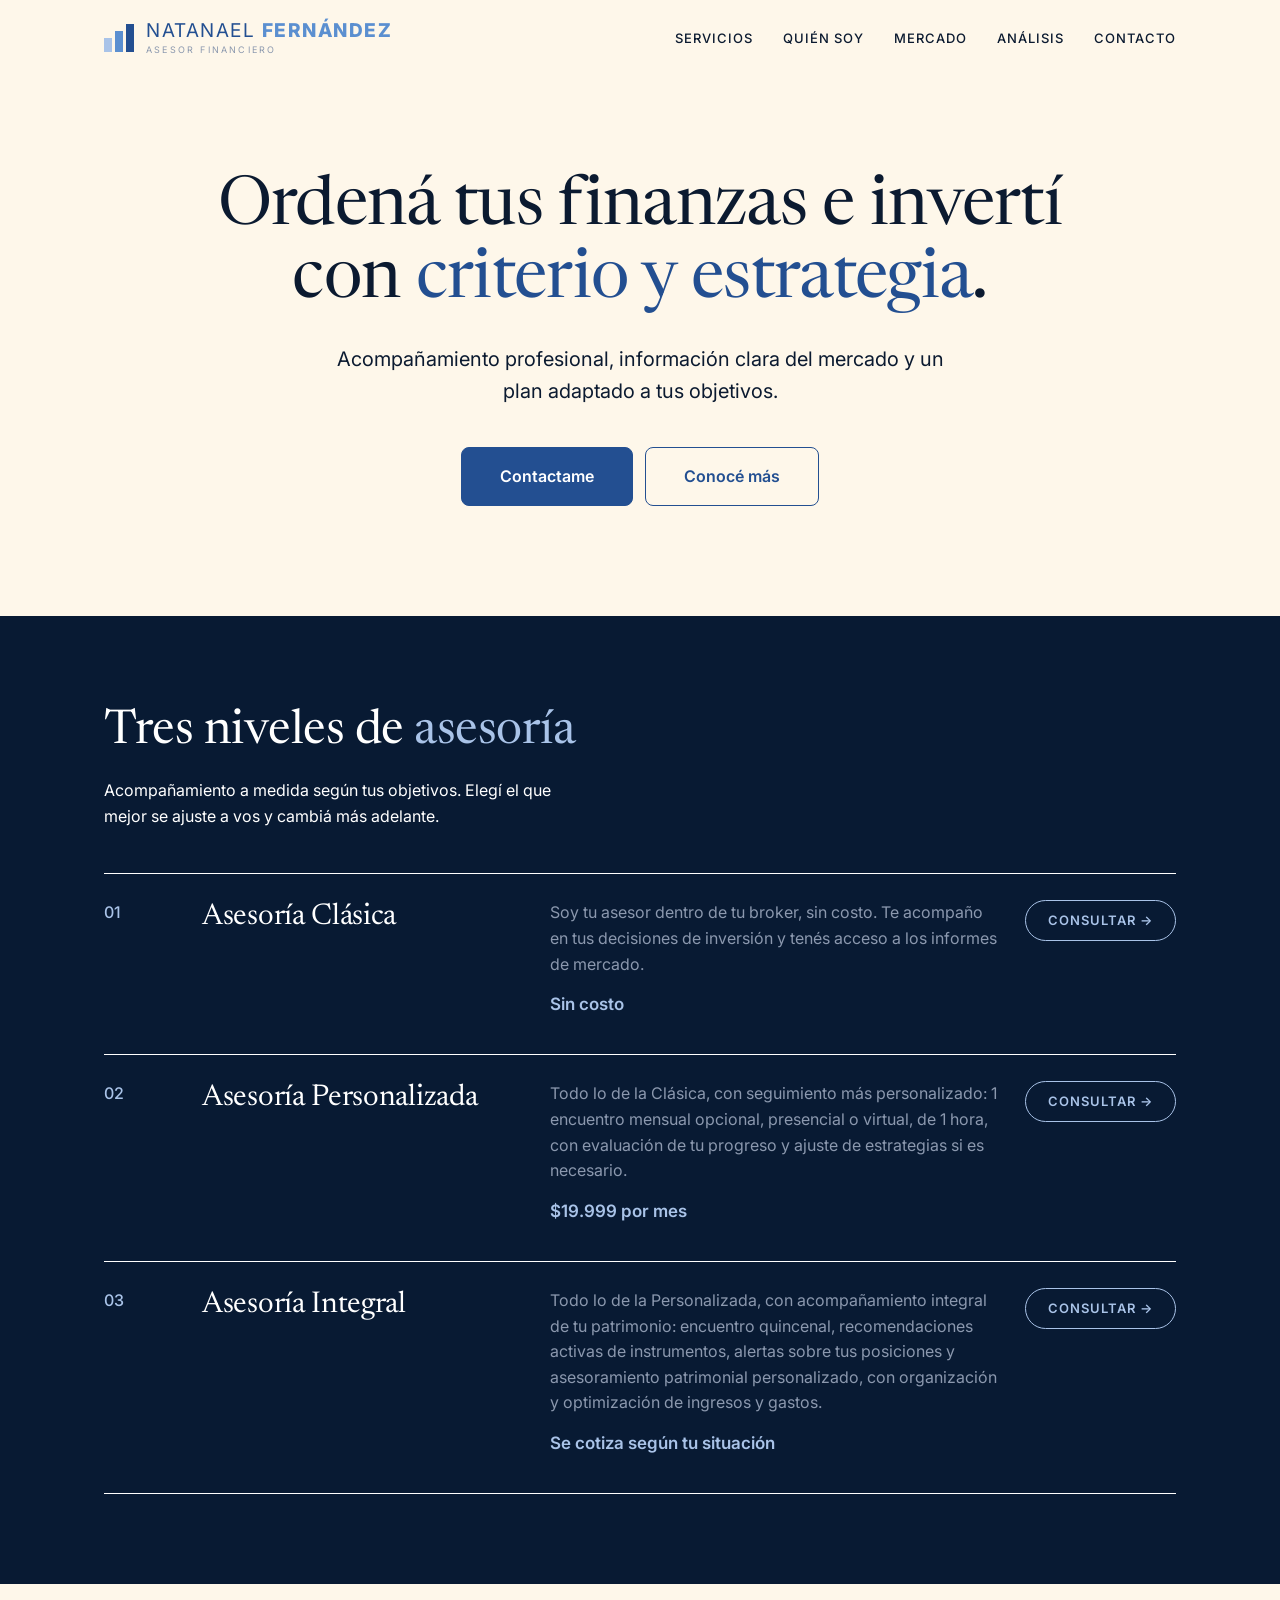
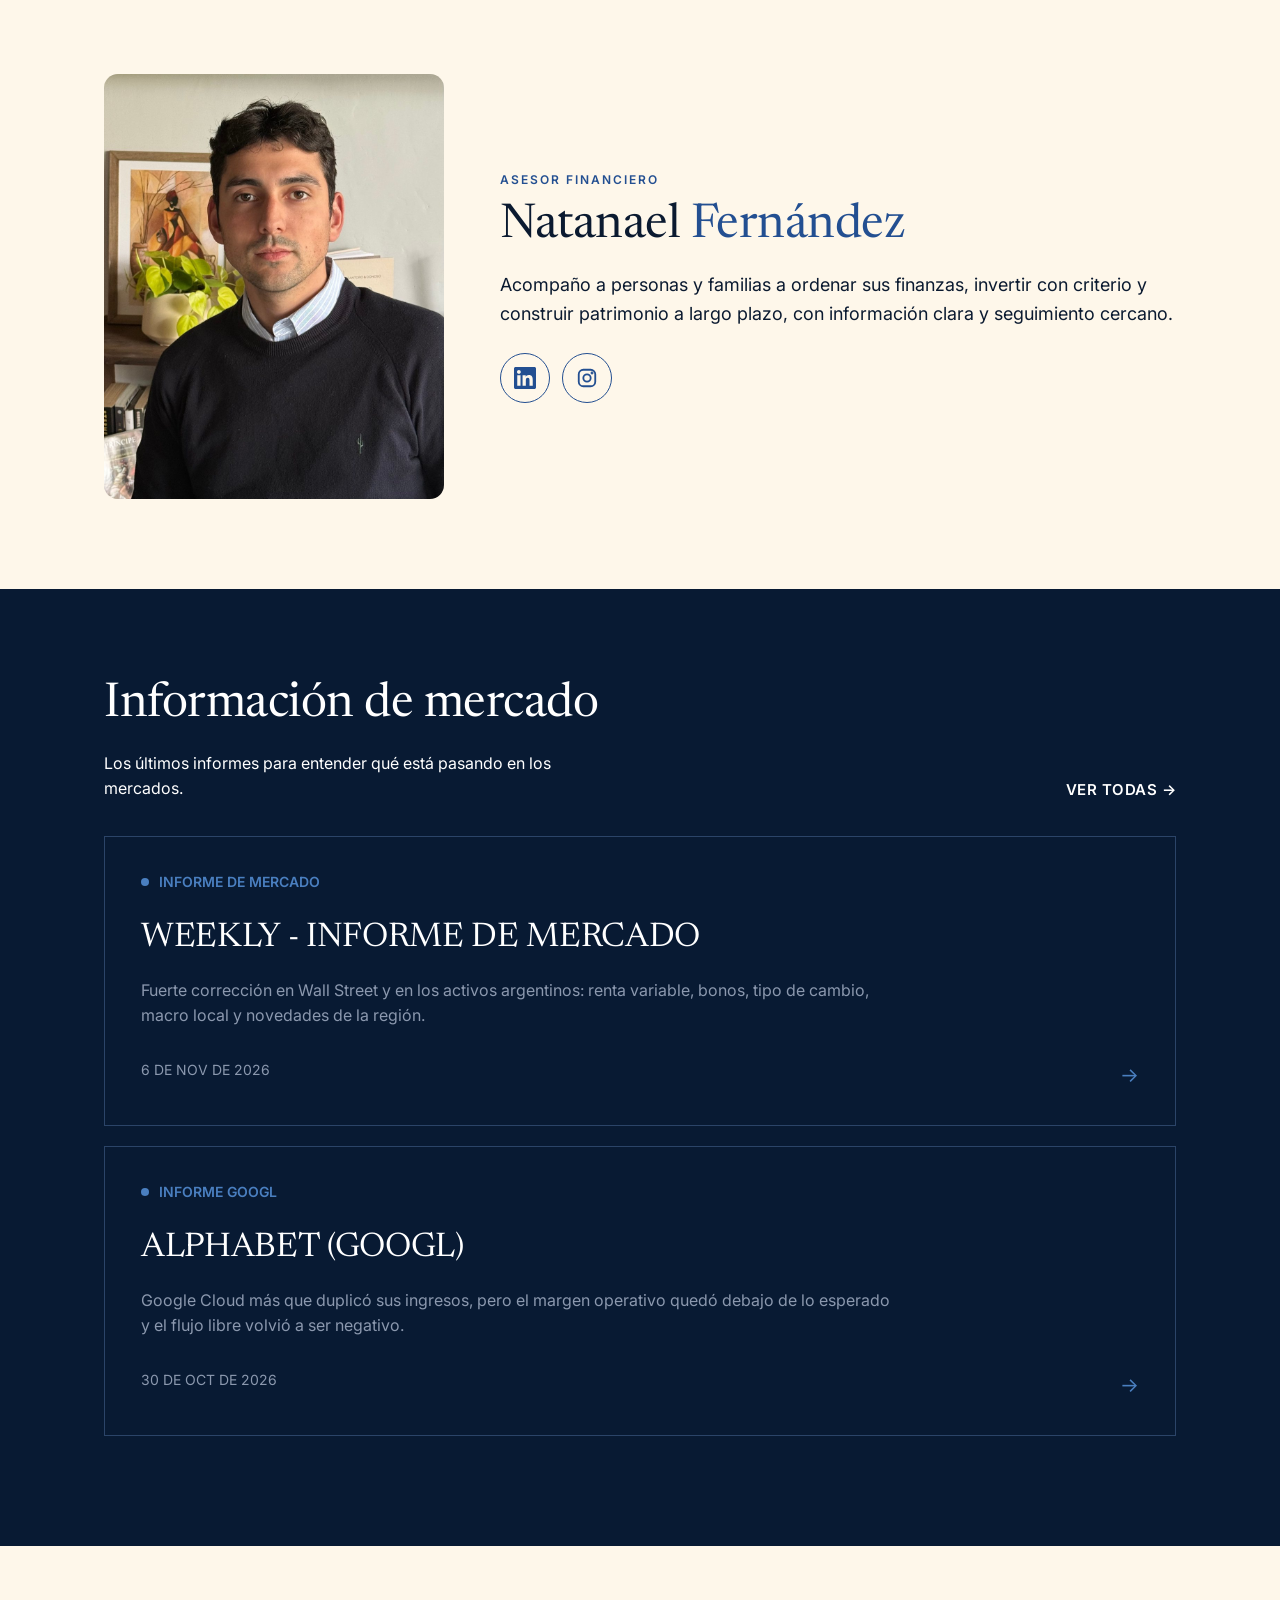
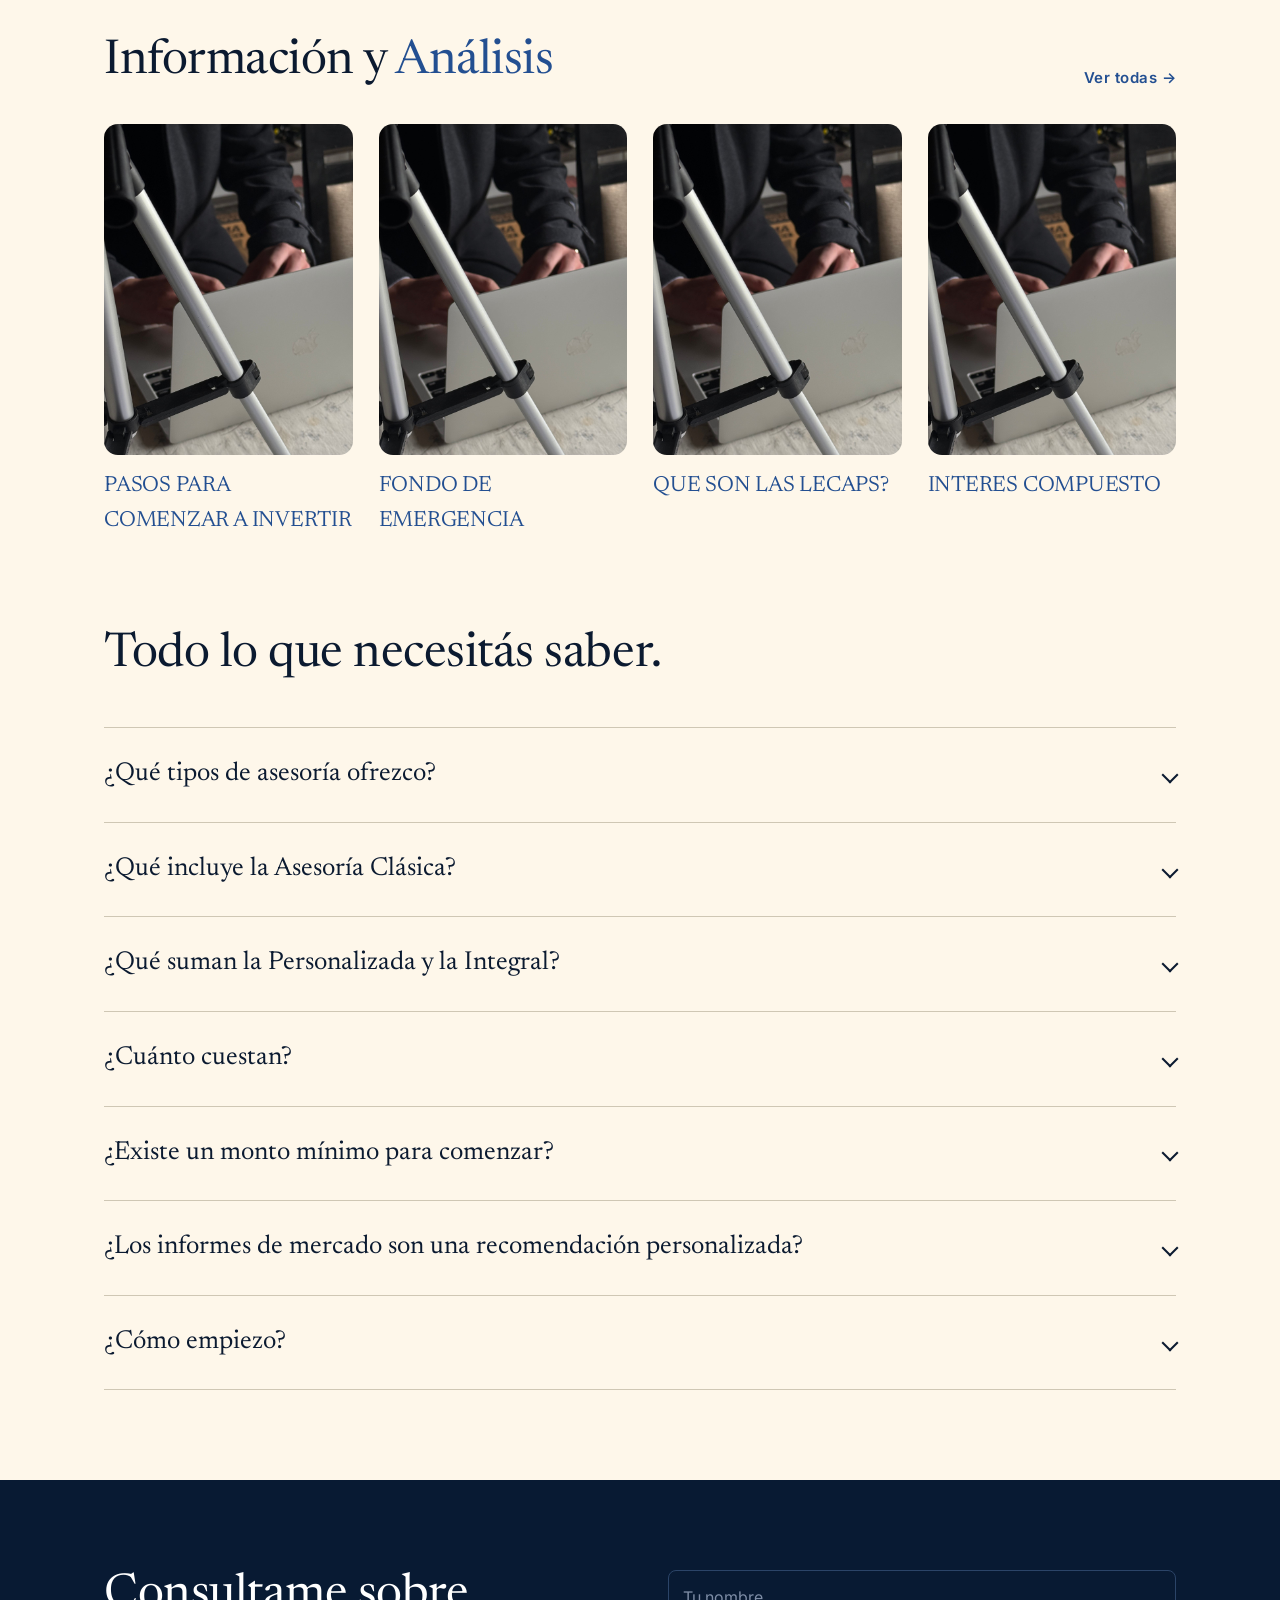
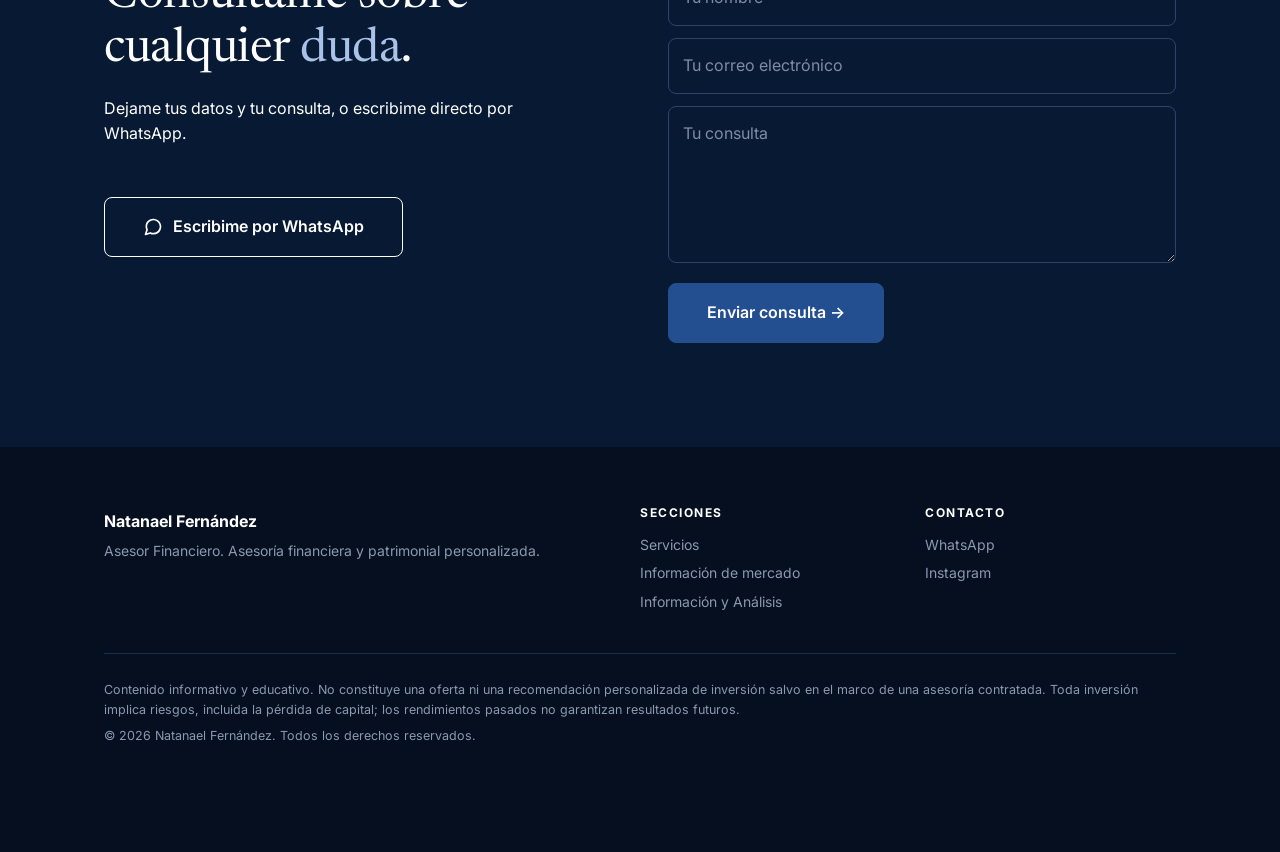
==== commit 9faaf976: "Add files via upload" ====
--- a/index.html
+++ b/index.html
@@ -12,10 +12,11 @@
 <section class="dk" id="servicios"><div class="w">
 <h2>Tres niveles de <em>asesoría</em></h2>
 <p class="lead">Acompañamiento a medida según tus objetivos. Elegí el que mejor se ajuste a vos y cambiá más adelante.</p>
+<!-- ✏️ PRECIOS: se cambian en datos.js (bloque PRECIOS), no acá. -->
 <!-- ✏️ EDITABLE: cada bloque .sv es una asesoría. Cambiá el título (h3), el texto (p) y el nombre que viaja en el mensaje de WhatsApp (data-a) -->
-<div class="sv"><span class="n">01</span><a class="tg" data-a="la Asesoría Clásica">Consultar →</a><h3>Asesoría Clásica</h3><p>Soy tu asesor dentro de tu broker, sin costo. Te acompaño en tus decisiones de inversión y tenés acceso a los informes de mercado.</p></div>
-<div class="sv"><span class="n">02</span><a class="tg" data-a="la Asesoría Personalizada">Consultar →</a><h3>Asesoría Personalizada</h3><p>Todo lo de la Clásica, con seguimiento más personalizado: 1 encuentro mensual opcional, presencial o virtual, de 1 hora, con evaluación de tu progreso y ajuste de estrategias si es necesario.</p></div>
-<div class="sv"><span class="n">03</span><a class="tg" data-a="la Asesoría Integral">Consultar →</a><h3>Asesoría Integral</h3><p>Todo lo de la Personalizada, con acompañamiento integral de tu patrimonio: encuentro quincenal, recomendaciones activas de instrumentos, alertas sobre tus posiciones y asesoramiento patrimonial personalizado, con organización y optimización de ingresos y gastos.</p></div>
+<div class="sv"><span class="n">01</span><a class="tg" data-a="la Asesoría Clásica">Consultar →</a><h3>Asesoría Clásica</h3><p>Soy tu asesor dentro de tu broker, sin costo. Te acompaño en tus decisiones de inversión y tenés acceso a los informes de mercado.<span class="pr" data-p="clasica"></span></p></div>
+<div class="sv"><span class="n">02</span><a class="tg" data-a="la Asesoría Personalizada">Consultar →</a><h3>Asesoría Personalizada</h3><p>Todo lo de la Clásica, con seguimiento más personalizado: 1 encuentro mensual opcional, presencial o virtual, de 1 hora, con evaluación de tu progreso y ajuste de estrategias si es necesario.<span class="pr" data-p="personalizada"></span><span id="pay"></span></p></div>
+<div class="sv"><span class="n">03</span><a class="tg" data-a="la Asesoría Integral">Consultar →</a><h3>Asesoría Integral</h3><p>Todo lo de la Personalizada, con acompañamiento integral de tu patrimonio: encuentro quincenal, recomendaciones activas de instrumentos, alertas sobre tus posiciones y asesoramiento patrimonial personalizado, con organización y optimización de ingresos y gastos.<span class="pr" data-p="integral"></span></p></div>
 </div></section>
 
 <section class="cr" id="quien"><div class="w me">
@@ -44,7 +45,7 @@
 <details class="fq"><summary>¿Qué tipos de asesoría ofrezco?</summary><p>Tres niveles: Clásica, Personalizada e Integral. Podés empezar por el que mejor se ajuste a vos y cambiar más adelante.</p></details>
 <details class="fq"><summary>¿Qué incluye la Asesoría Clásica?</summary><p>Soy tu asesor dentro de tu broker, sin costo. Incluye acompañamiento en tus decisiones de inversión y acceso a los informes de mercado.</p></details>
 <details class="fq"><summary>¿Qué suman la Personalizada y la Integral?</summary><p>La Personalizada suma un encuentro mensual opcional de 1 hora, presencial o virtual, con evaluación de tu progreso y ajuste de estrategias si es necesario. La Integral suma encuentro quincenal, recomendaciones activas de instrumentos, alertas sobre tus posiciones y asesoramiento patrimonial: organización y optimización de ingresos y gastos.</p></details>
-<details class="fq"><summary>¿Cuánto cuestan?</summary><p>La Clásica no tiene costo. Para la Personalizada y la Integral, tocá Consultar en la sección de servicios y te paso el valor por WhatsApp.</p></details>
+<details class="fq"><summary>¿Cuánto cuestan?</summary><p id="fqp">La Clásica no tiene costo. Para la Personalizada y la Integral, tocá Consultar en la sección de servicios y te paso el valor por WhatsApp.</p></details>
 <details class="fq"><summary>¿Existe un monto mínimo para comenzar?</summary><p>Depende de la asesoría que elijas y del tipo de cuenta que necesites. Analizo tu situación para definir la alternativa que mejor te quede.</p></details>
 <details class="fq"><summary>¿Los informes de mercado son una recomendación personalizada?</summary><p>No. Son contenido informativo y educativo. Una recomendación personalizada solo se da en el marco de una asesoría contratada.</p></details>
 <details class="fq"><summary>¿Cómo empiezo?</summary><p>Escribime por WhatsApp o dejá tus datos en el formulario de contacto. Conversamos para conocer tu situación, objetivos y perfil de riesgo, armamos tu estrategia y hacemos seguimiento.</p></details>
--- a/estilos.css
+++ b/estilos.css
@@ -21,6 +21,7 @@
 .sv{border-top:1px solid #fff;padding:26px 0 36px;display:grid;grid-template-columns:70px 1fr 1.4fr 150px;gap:12px 28px;align-items:start}
 .sv>*{grid-row:1;margin:0}.sv .n{grid-column:1;color:var(--lb);font-weight:500}.sv h3{grid-column:2;font-size:30px;line-height:1.15}.sv p{grid-column:3;color:var(--mu)}
 .sv .tg{grid-column:4;justify-self:end;color:var(--lb);font-size:13px;font-weight:600;letter-spacing:1px;text-transform:uppercase;text-decoration:none;border:1px solid var(--lb);border-radius:99px;padding:9px 22px;white-space:nowrap}.sv .tg:hover{background:var(--lb);color:var(--nv)}
+.sv .pr{display:block;margin-top:14px;color:var(--lb);font-weight:600;font-size:17px}.sv .pl{display:inline-block;margin:14px 0 0 0;color:#fff;background:var(--bl);border-radius:99px;padding:9px 22px;font-size:13px;font-weight:600;letter-spacing:1px;text-transform:uppercase;text-decoration:none}.sv .pl:hover{background:var(--ac)}
 .sv:last-child{border-bottom:1px solid #fff}
 .sh{display:flex;justify-content:space-between;align-items:flex-end;gap:20px;flex-wrap:wrap;margin-bottom:34px}
 .va{color:var(--bl);text-decoration:none;font-weight:600;letter-spacing:.5px;font-size:15px}.dk .va{color:#fff;text-transform:uppercase}
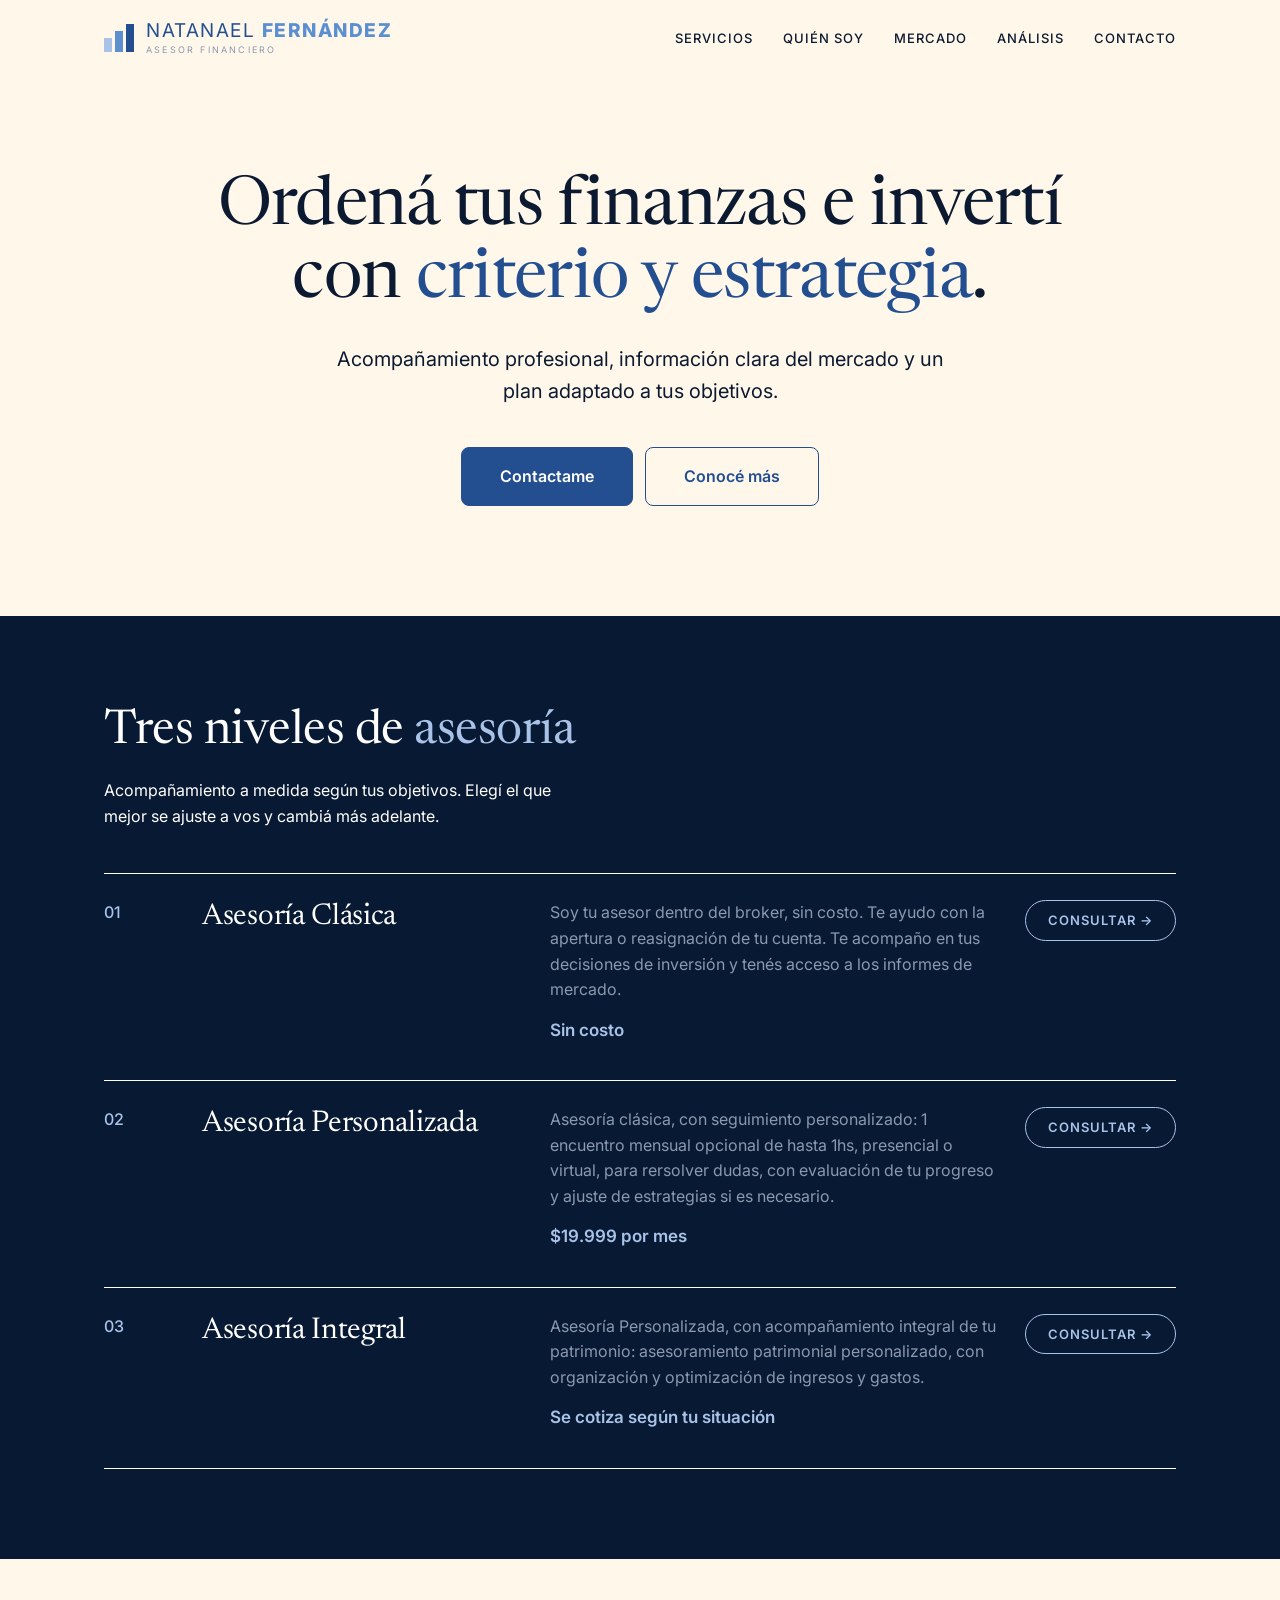
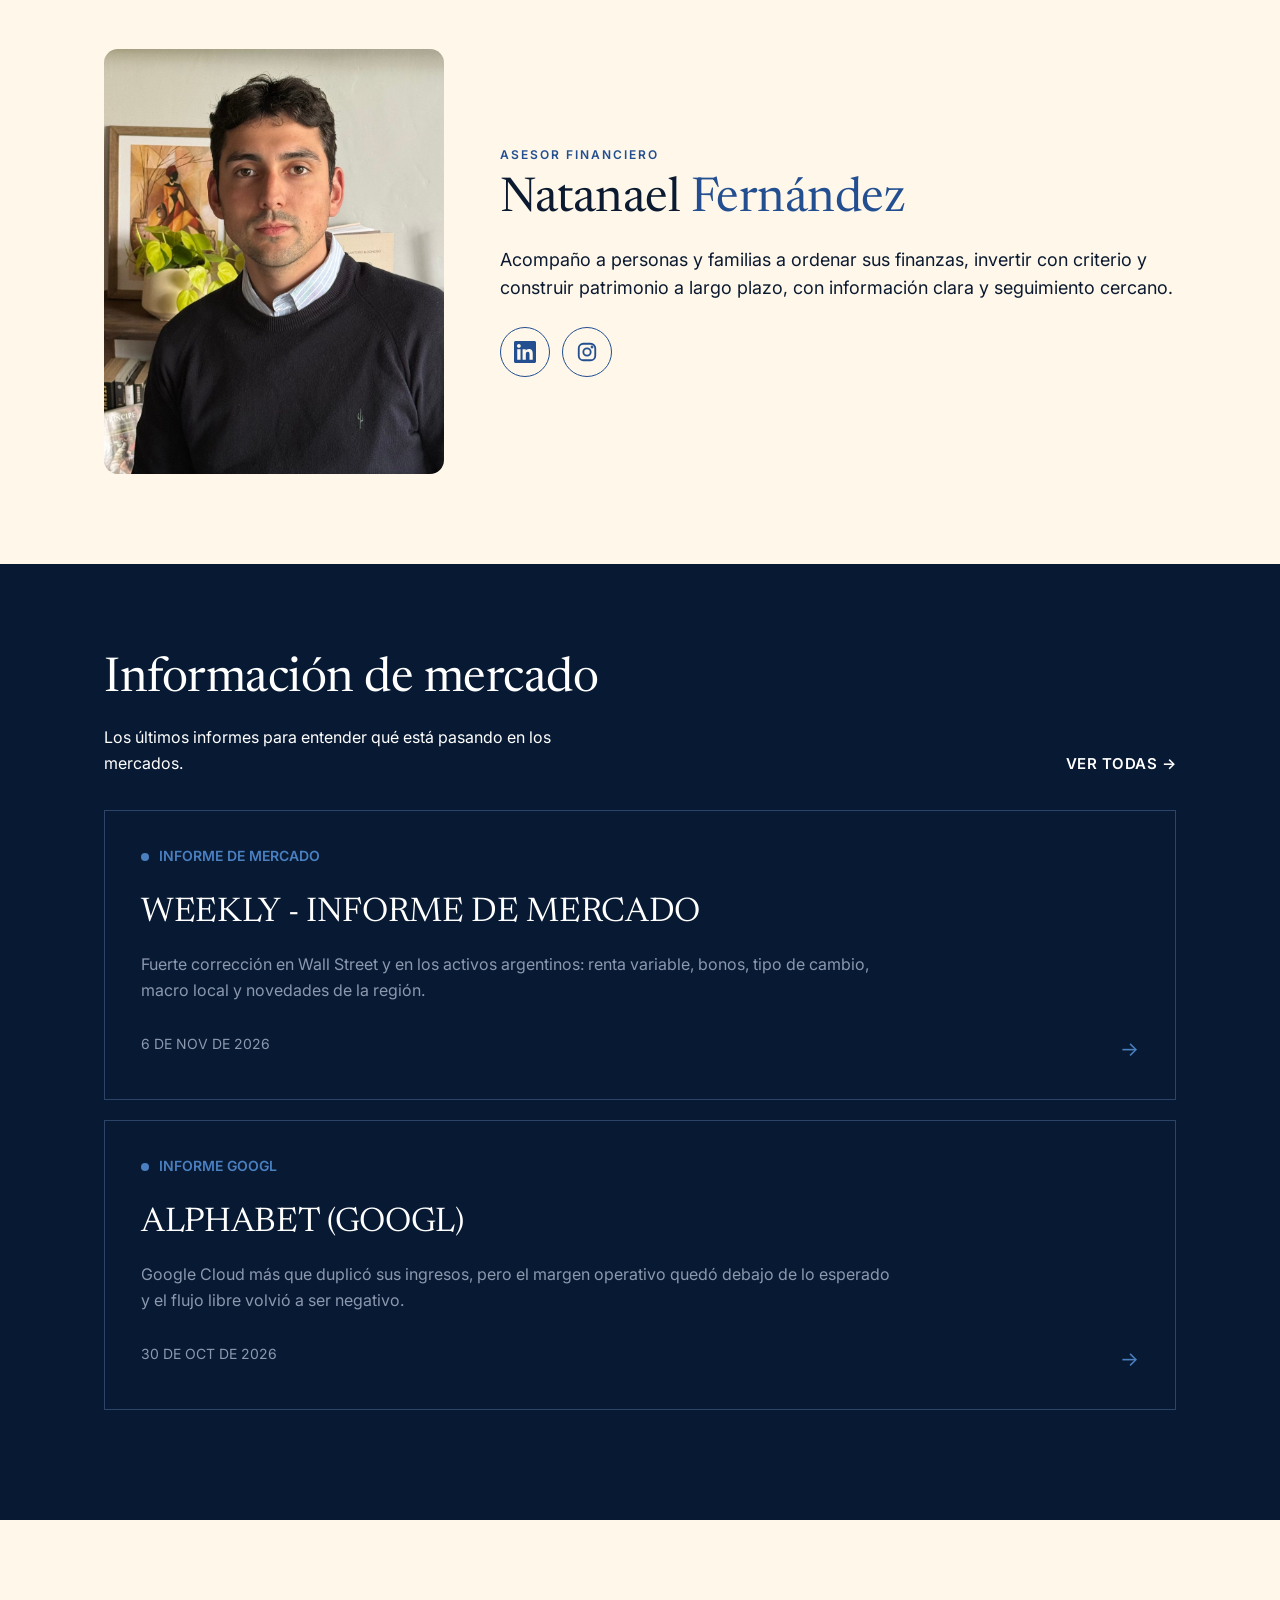
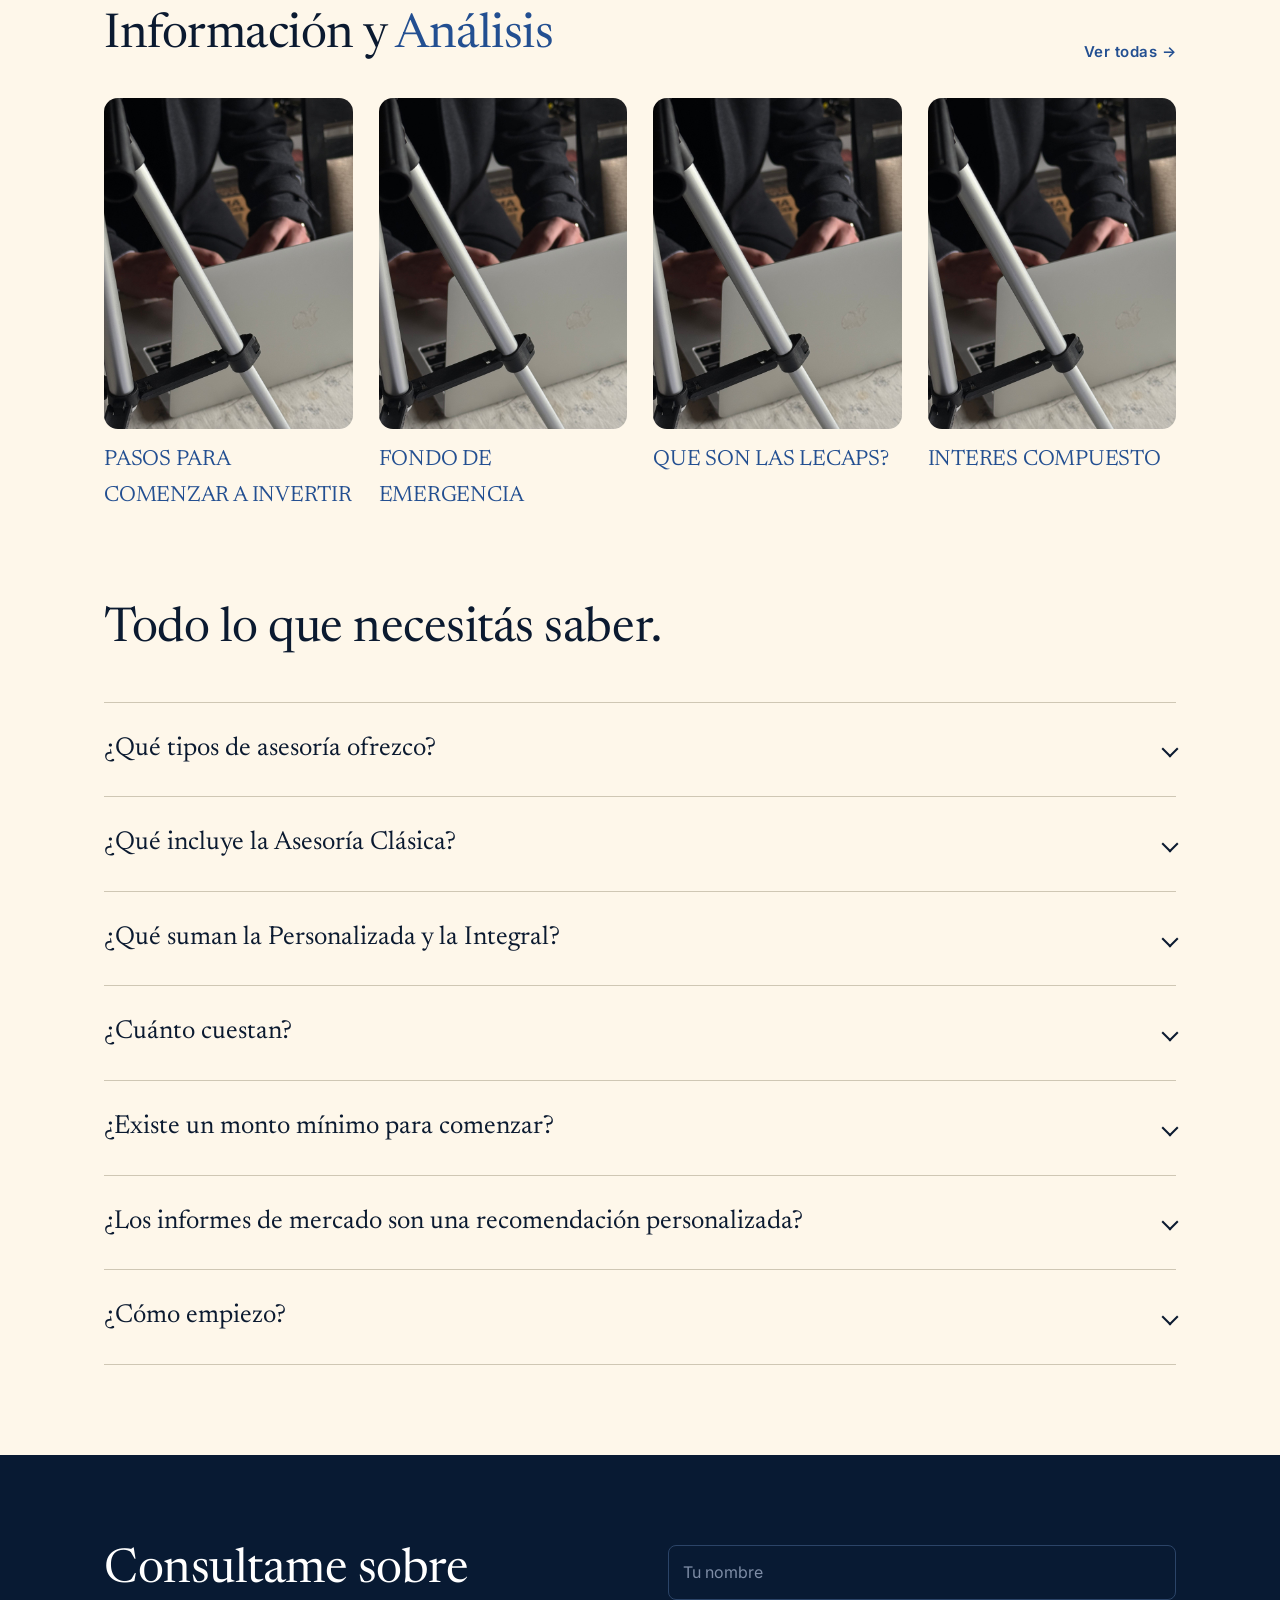
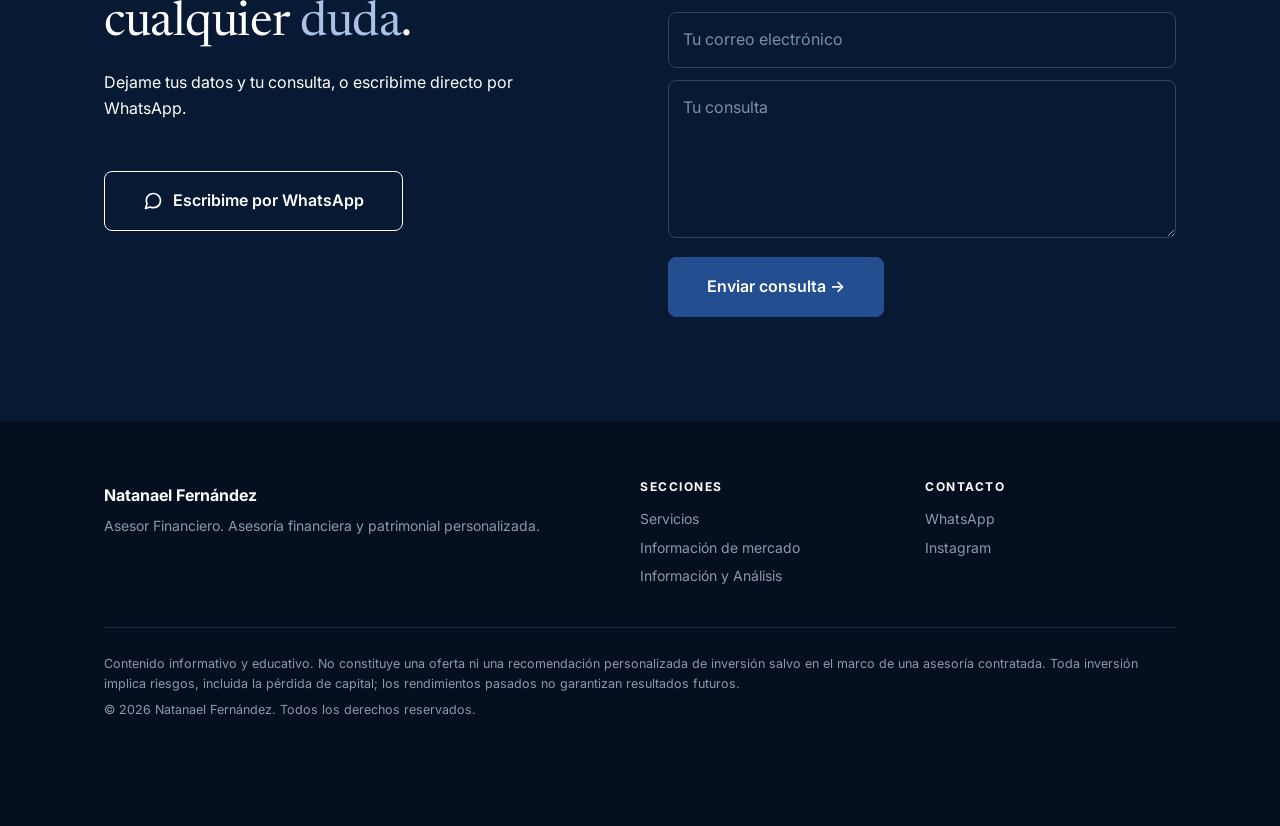
==== commit d235d585: "Update index.html" ====
--- a/index.html
+++ b/index.html
@@ -1,5 +1,5 @@
 <!DOCTYPE html>
-<html lang="es"><head><title>Natanael Fernández | Asesor Financiero</title><meta charset="utf-8"><meta name="viewport" content="width=device-width, initial-scale=1"><meta name="description" content="Asesoría financiera y patrimonial personalizada. Informes de mercado y análisis."><link rel="preconnect" href="https://fonts.googleapis.com"><link rel="preconnect" href="https://fonts.gstatic.com" crossorigin><link href="https://fonts.googleapis.com/css2?family=Inter:wght@400;500;600;700;800&family=Newsreader:opsz,wght@6..72,400&display=swap" rel="stylesheet"><link rel="stylesheet" href="estilos.css"></head>
+<html lang="es"><head><title>Natanael Fernández | Asesor Financiero</title><meta charset="utf-8"><meta name="viewport" content="width=device-width, initial-scale=1"><meta name="description" content="Asesoría financiera y patrimonial personalizada. Informes de mercado y análisis."><link rel="preconnect" href="https://fonts.googleapis.com"><link rel="preconnect" href="https://fonts.gstatic.com" crossorigin><link href="https://fonts.googleapis.com/css2?family=Inter:wght@400;500;600;700;800&family=Newsreader:opsz,wght@6..72,400&display=swap" rel="stylesheet"><script>document.write('<link rel="stylesheet" href="estilos.css?v='+Date.now()+'">')</script></head>
 <body>
 <header id="hd"></header>
 
@@ -14,9 +14,9 @@
 <p class="lead">Acompañamiento a medida según tus objetivos. Elegí el que mejor se ajuste a vos y cambiá más adelante.</p>
 <!-- ✏️ PRECIOS: se cambian en datos.js (bloque PRECIOS), no acá. -->
 <!-- ✏️ EDITABLE: cada bloque .sv es una asesoría. Cambiá el título (h3), el texto (p) y el nombre que viaja en el mensaje de WhatsApp (data-a) -->
-<div class="sv"><span class="n">01</span><a class="tg" data-a="la Asesoría Clásica">Consultar →</a><h3>Asesoría Clásica</h3><p>Soy tu asesor dentro de tu broker, sin costo. Te acompaño en tus decisiones de inversión y tenés acceso a los informes de mercado.<span class="pr" data-p="clasica"></span></p></div>
-<div class="sv"><span class="n">02</span><a class="tg" data-a="la Asesoría Personalizada">Consultar →</a><h3>Asesoría Personalizada</h3><p>Todo lo de la Clásica, con seguimiento más personalizado: 1 encuentro mensual opcional, presencial o virtual, de 1 hora, con evaluación de tu progreso y ajuste de estrategias si es necesario.<span class="pr" data-p="personalizada"></span><span id="pay"></span></p></div>
-<div class="sv"><span class="n">03</span><a class="tg" data-a="la Asesoría Integral">Consultar →</a><h3>Asesoría Integral</h3><p>Todo lo de la Personalizada, con acompañamiento integral de tu patrimonio: encuentro quincenal, recomendaciones activas de instrumentos, alertas sobre tus posiciones y asesoramiento patrimonial personalizado, con organización y optimización de ingresos y gastos.<span class="pr" data-p="integral"></span></p></div>
+<div class="sv"><span class="n">01</span><a class="tg" data-a="la Asesoría Clásica">Consultar →</a><h3>Asesoría Clásica</h3><p>Soy tu asesor dentro del broker, sin costo. Te ayudo con la apertura o reasignación de tu cuenta. Te acompaño en tus decisiones de inversión y tenés acceso a los informes de mercado.<span class="pr" data-p="clasica"></span></p></div>
+<div class="sv"><span class="n">02</span><a class="tg" data-a="la Asesoría Personalizada">Consultar →</a><h3>Asesoría Personalizada</h3><p>Asesoría clásica, con seguimiento personalizado: 1 encuentro mensual opcional de hasta 1hs, presencial o virtual, para rersolver dudas, con evaluación de tu progreso y ajuste de estrategias si es necesario.<span class="pr" data-p="personalizada"></span><span id="pay"></span></p></div>
+<div class="sv"><span class="n">03</span><a class="tg" data-a="la Asesoría Integral">Consultar →</a><h3>Asesoría Integral</h3><p>Asesoría Personalizada, con acompañamiento integral de tu patrimonio: asesoramiento patrimonial personalizado, con organización y optimización de ingresos y gastos.<span class="pr" data-p="integral"></span></p></div>
 </div></section>
 
 <section class="cr" id="quien"><div class="w me">
@@ -43,9 +43,9 @@
 <h2>Todo lo que necesitás saber.</h2><p class="lead"></p>
 <!-- ✏️ EDITABLE: preguntas y respuestas -->
 <details class="fq"><summary>¿Qué tipos de asesoría ofrezco?</summary><p>Tres niveles: Clásica, Personalizada e Integral. Podés empezar por el que mejor se ajuste a vos y cambiar más adelante.</p></details>
-<details class="fq"><summary>¿Qué incluye la Asesoría Clásica?</summary><p>Soy tu asesor dentro de tu broker, sin costo. Incluye acompañamiento en tus decisiones de inversión y acceso a los informes de mercado.</p></details>
-<details class="fq"><summary>¿Qué suman la Personalizada y la Integral?</summary><p>La Personalizada suma un encuentro mensual opcional de 1 hora, presencial o virtual, con evaluación de tu progreso y ajuste de estrategias si es necesario. La Integral suma encuentro quincenal, recomendaciones activas de instrumentos, alertas sobre tus posiciones y asesoramiento patrimonial: organización y optimización de ingresos y gastos.</p></details>
-<details class="fq"><summary>¿Cuánto cuestan?</summary><p id="fqp">La Clásica no tiene costo. Para la Personalizada y la Integral, tocá Consultar en la sección de servicios y te paso el valor por WhatsApp.</p></details>
+<details class="fq"><summary>¿Qué incluye la Asesoría Clásica?</summary><p>Soy tu asesor dentro del broker, sin costo. Incluye acompañamiento en tus decisiones de inversión y acceso a los informes de mercado.</p></details>
+<details class="fq"><summary>¿Qué suman la Personalizada y la Integral?</summary><p>La Personalizada suma un encuentro mensual opcional de hasta 1 hora, presencial o virtual, con evaluación de tu progreso y ajuste de estrategias si es necesario. La Integral suma asesoramiento patrimonial: organización y optimización de ingresos y gastos.</p></details>
+<details class="fq"><summary>¿Cuánto cuestan?</summary><p id="fqp">Asesoría Clásica: sin costo. Asesoría Personalizada: $19.999 por mes. Asesoría Integral: se cotiza según tu situación. Para consultar o contratar, escribime por WhatsApp.</p></details>
 <details class="fq"><summary>¿Existe un monto mínimo para comenzar?</summary><p>Depende de la asesoría que elijas y del tipo de cuenta que necesites. Analizo tu situación para definir la alternativa que mejor te quede.</p></details>
 <details class="fq"><summary>¿Los informes de mercado son una recomendación personalizada?</summary><p>No. Son contenido informativo y educativo. Una recomendación personalizada solo se da en el marco de una asesoría contratada.</p></details>
 <details class="fq"><summary>¿Cómo empiezo?</summary><p>Escribime por WhatsApp o dejá tus datos en el formulario de contacto. Conversamos para conocer tu situación, objetivos y perfil de riesgo, armamos tu estrategia y hacemos seguimiento.</p></details>
@@ -57,5 +57,5 @@
 </div></section>
 
 <footer id="ft"></footer>
-<script>document.write('<script src="datos.js?v='+Date.now()+'"><\/script>')</script><script src="app.js"></script>
+<script>var v=Date.now();document.write('<script src="datos.js?v='+v+'"><\/script><script src="app.js?v='+v+'"><\/script>')</script>
 </body></html>
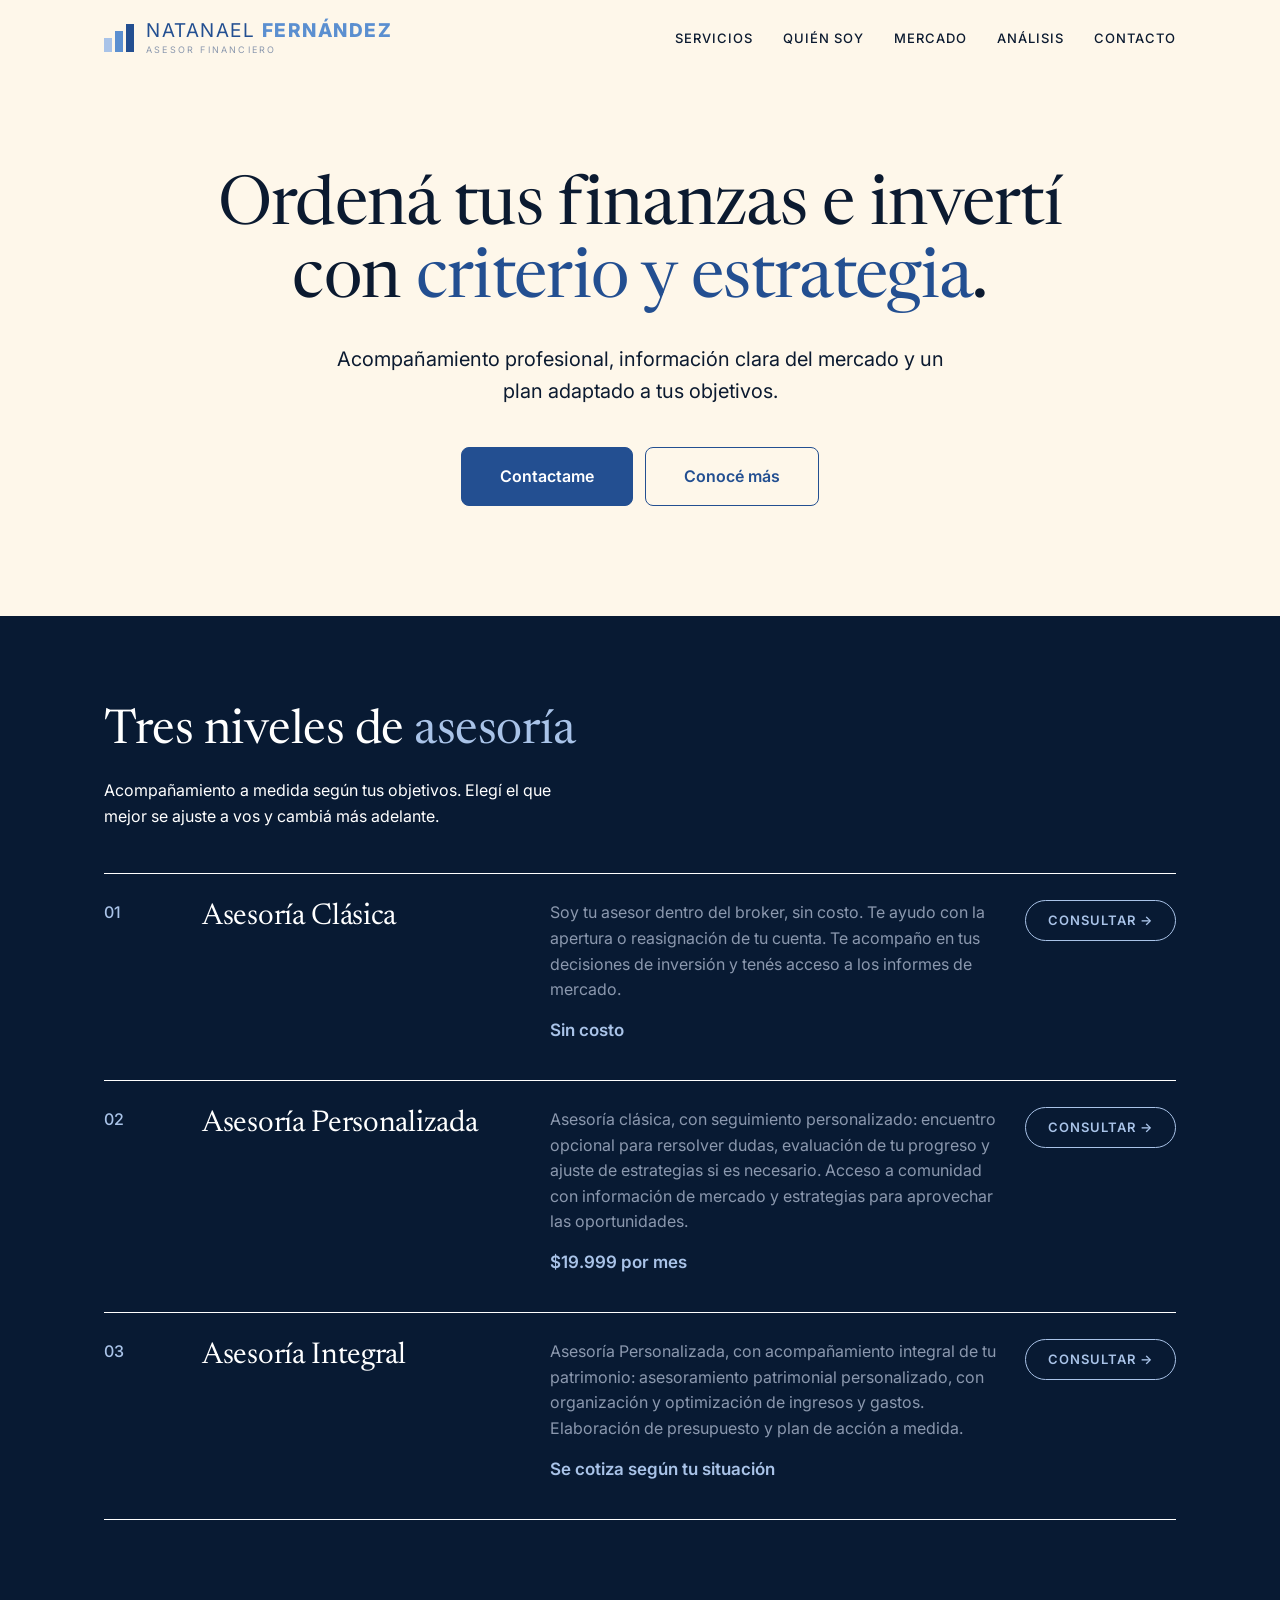
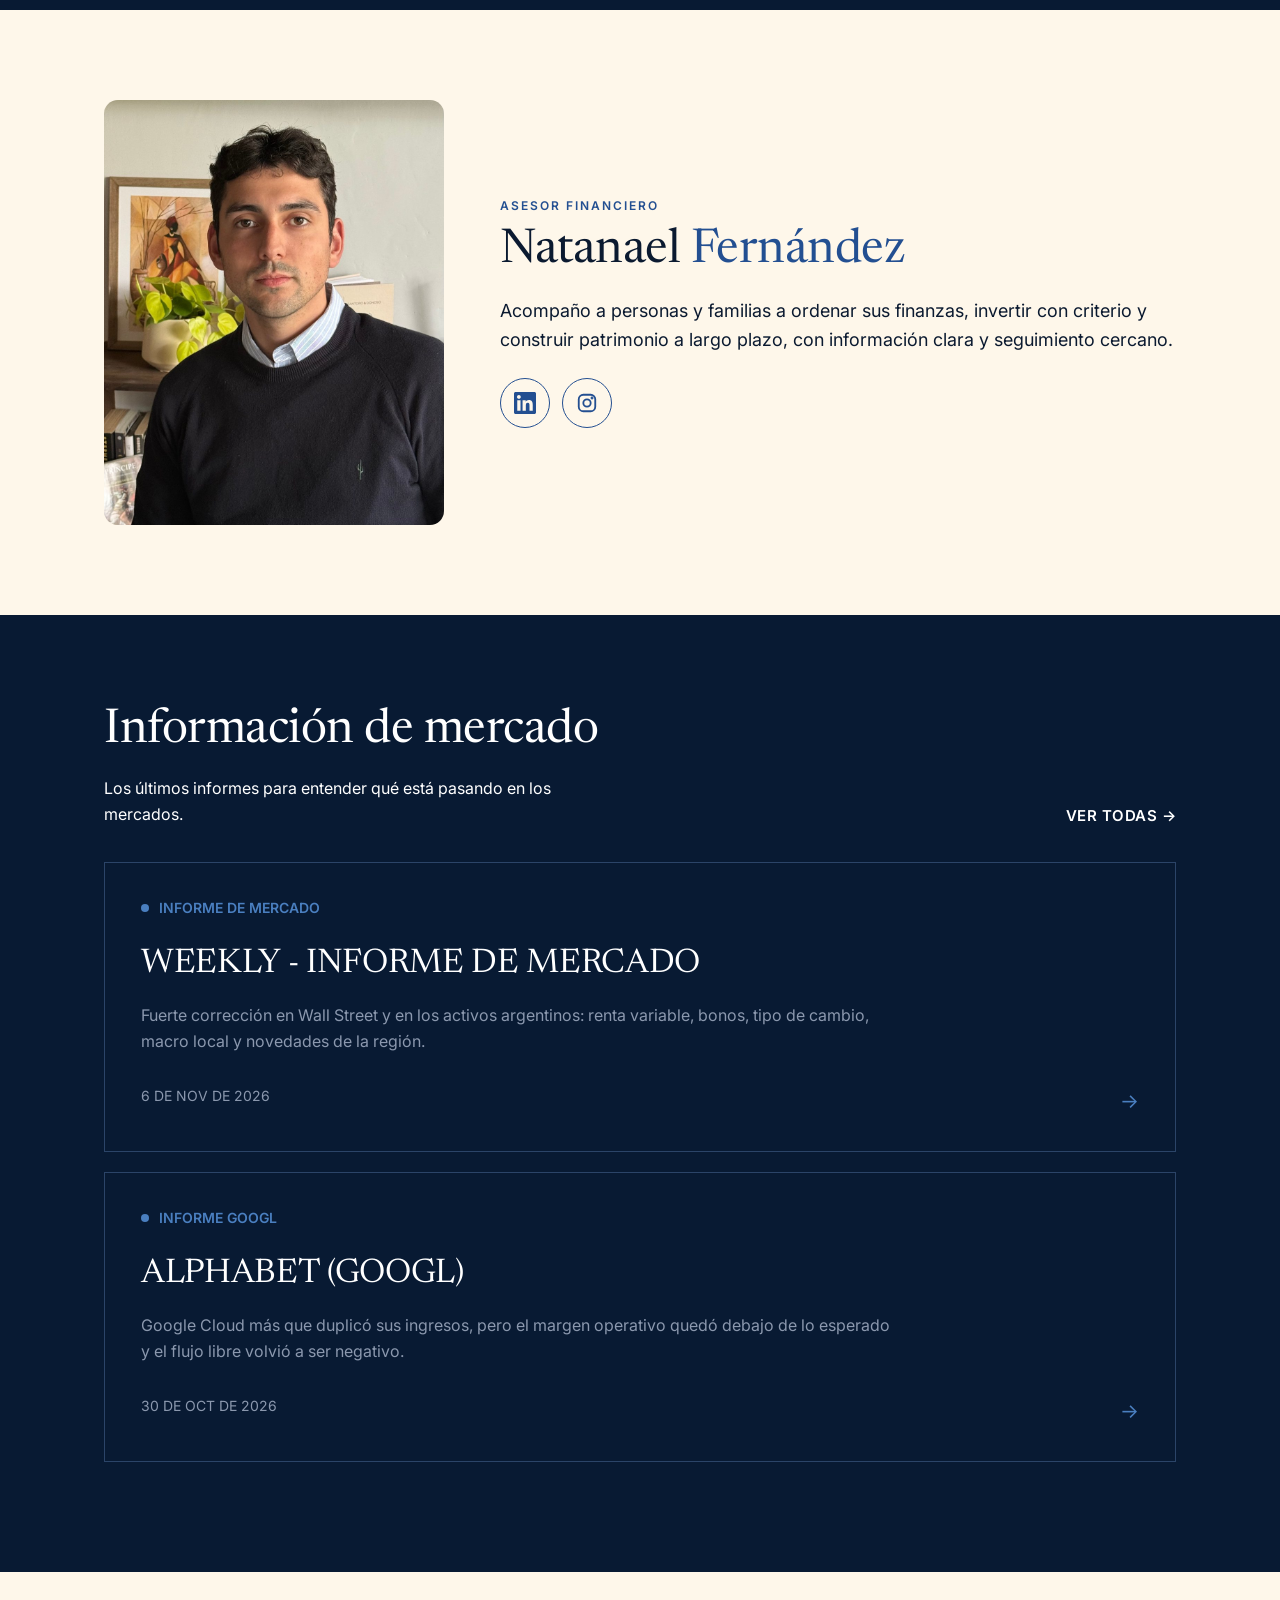
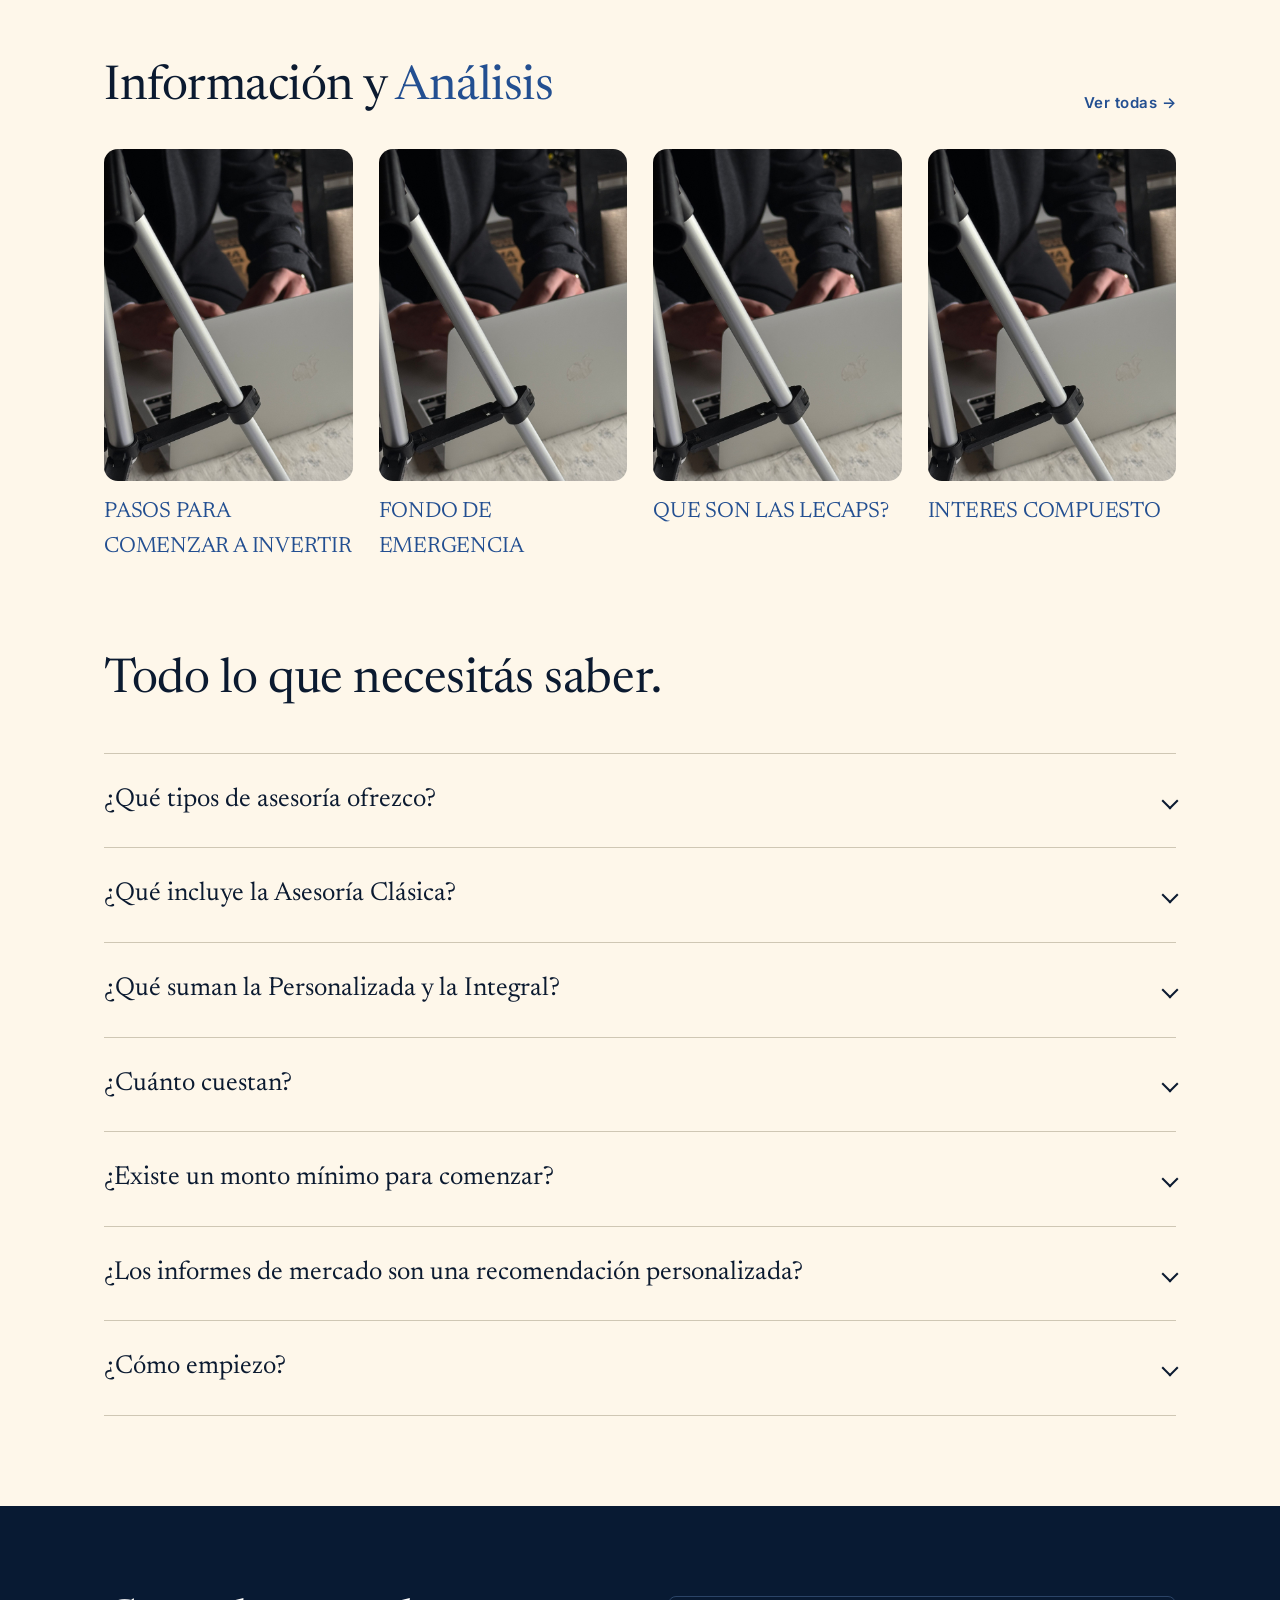
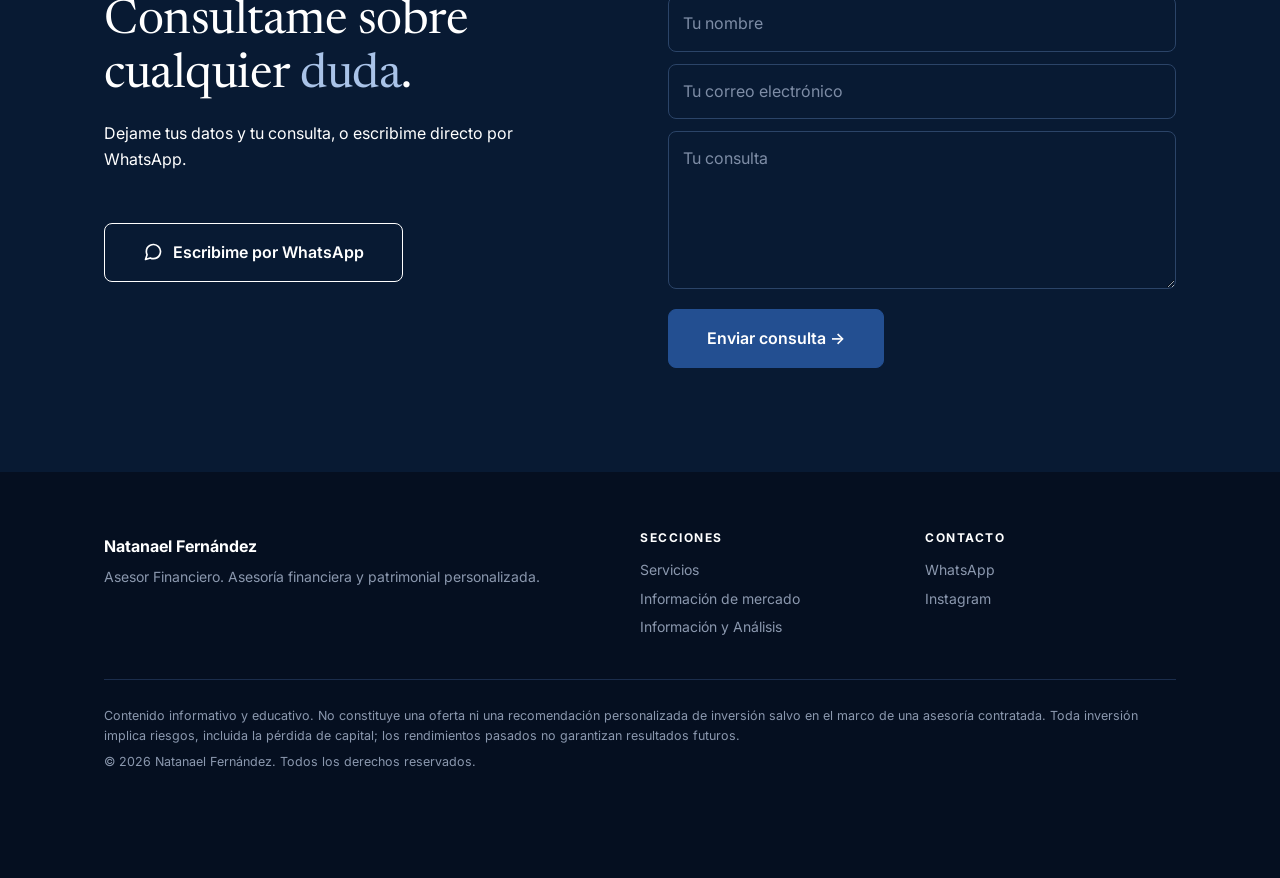
==== commit a7fdb789: "Actualizar index.html" ====
--- a/index.html
+++ b/index.html
@@ -15,8 +15,8 @@
 <!-- ✏️ PRECIOS: se cambian en datos.js (bloque PRECIOS), no acá. -->
 <!-- ✏️ EDITABLE: cada bloque .sv es una asesoría. Cambiá el título (h3), el texto (p) y el nombre que viaja en el mensaje de WhatsApp (data-a) -->
 <div class="sv"><span class="n">01</span><a class="tg" data-a="la Asesoría Clásica">Consultar →</a><h3>Asesoría Clásica</h3><p>Soy tu asesor dentro del broker, sin costo. Te ayudo con la apertura o reasignación de tu cuenta. Te acompaño en tus decisiones de inversión y tenés acceso a los informes de mercado.<span class="pr" data-p="clasica"></span></p></div>
-<div class="sv"><span class="n">02</span><a class="tg" data-a="la Asesoría Personalizada">Consultar →</a><h3>Asesoría Personalizada</h3><p>Asesoría clásica, con seguimiento personalizado: 1 encuentro mensual opcional de hasta 1hs, presencial o virtual, para rersolver dudas, con evaluación de tu progreso y ajuste de estrategias si es necesario.<span class="pr" data-p="personalizada"></span><span id="pay"></span></p></div>
-<div class="sv"><span class="n">03</span><a class="tg" data-a="la Asesoría Integral">Consultar →</a><h3>Asesoría Integral</h3><p>Asesoría Personalizada, con acompañamiento integral de tu patrimonio: asesoramiento patrimonial personalizado, con organización y optimización de ingresos y gastos.<span class="pr" data-p="integral"></span></p></div>
+<div class="sv"><span class="n">02</span><a class="tg" data-a="la Asesoría Personalizada">Consultar →</a><h3>Asesoría Personalizada</h3><p>Asesoría clásica, con seguimiento personalizado: encuentro opcional para rersolver dudas, evaluación de tu progreso y ajuste de estrategias si es necesario. Acceso a comunidad con información de mercado y estrategias para aprovechar las oportunidades.<span class="pr" data-p="personalizada"></span><span id="pay"></span></p></div>
+<div class="sv"><span class="n">03</span><a class="tg" data-a="la Asesoría Integral">Consultar →</a><h3>Asesoría Integral</h3><p>Asesoría Personalizada, con acompañamiento integral de tu patrimonio: asesoramiento patrimonial personalizado, con organización y optimización de ingresos y gastos. Elaboración de presupuesto y plan de acción a medida.<span class="pr" data-p="integral"></span></p></div>
 </div></section>
 
 <section class="cr" id="quien"><div class="w me">
@@ -44,7 +44,7 @@
 <!-- ✏️ EDITABLE: preguntas y respuestas -->
 <details class="fq"><summary>¿Qué tipos de asesoría ofrezco?</summary><p>Tres niveles: Clásica, Personalizada e Integral. Podés empezar por el que mejor se ajuste a vos y cambiar más adelante.</p></details>
 <details class="fq"><summary>¿Qué incluye la Asesoría Clásica?</summary><p>Soy tu asesor dentro del broker, sin costo. Incluye acompañamiento en tus decisiones de inversión y acceso a los informes de mercado.</p></details>
-<details class="fq"><summary>¿Qué suman la Personalizada y la Integral?</summary><p>La Personalizada suma un encuentro mensual opcional de hasta 1 hora, presencial o virtual, con evaluación de tu progreso y ajuste de estrategias si es necesario. La Integral suma asesoramiento patrimonial: organización y optimización de ingresos y gastos.</p></details>
+<details class="fq"><summary>¿Qué suman la Personalizada y la Integral?</summary><p>La Personalizada suma un encuentro opcional de hasta 1 hora, presencial o virtual, con evaluación de tu progreso y ajuste de estrategias si es necesario. Acceso a la comunidad exclusiva con información, estrategias y contenido educativo. La Integral suma asesoramiento patrimonial: organización y optimización de ingresos y gastos. Personalización patrimonial a medida.</p></details>
 <details class="fq"><summary>¿Cuánto cuestan?</summary><p id="fqp">Asesoría Clásica: sin costo. Asesoría Personalizada: $19.999 por mes. Asesoría Integral: se cotiza según tu situación. Para consultar o contratar, escribime por WhatsApp.</p></details>
 <details class="fq"><summary>¿Existe un monto mínimo para comenzar?</summary><p>Depende de la asesoría que elijas y del tipo de cuenta que necesites. Analizo tu situación para definir la alternativa que mejor te quede.</p></details>
 <details class="fq"><summary>¿Los informes de mercado son una recomendación personalizada?</summary><p>No. Son contenido informativo y educativo. Una recomendación personalizada solo se da en el marco de una asesoría contratada.</p></details>
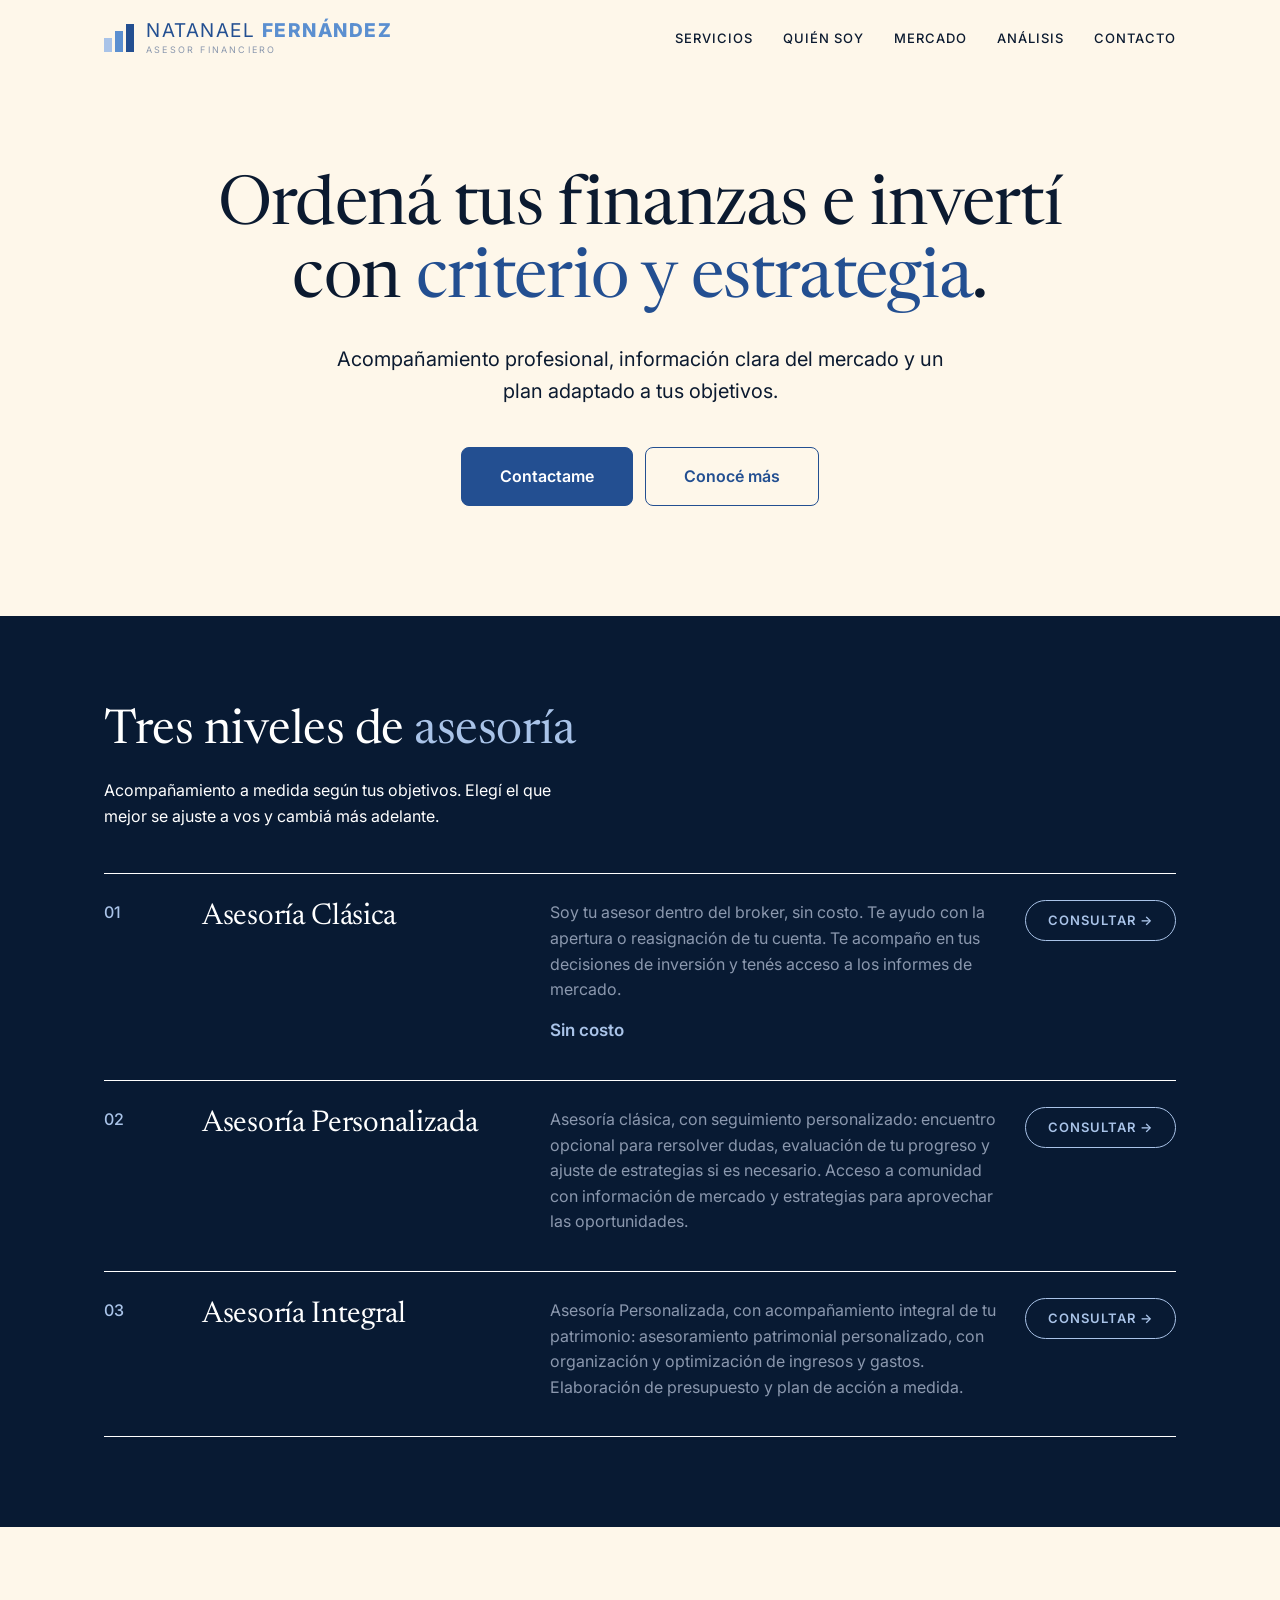
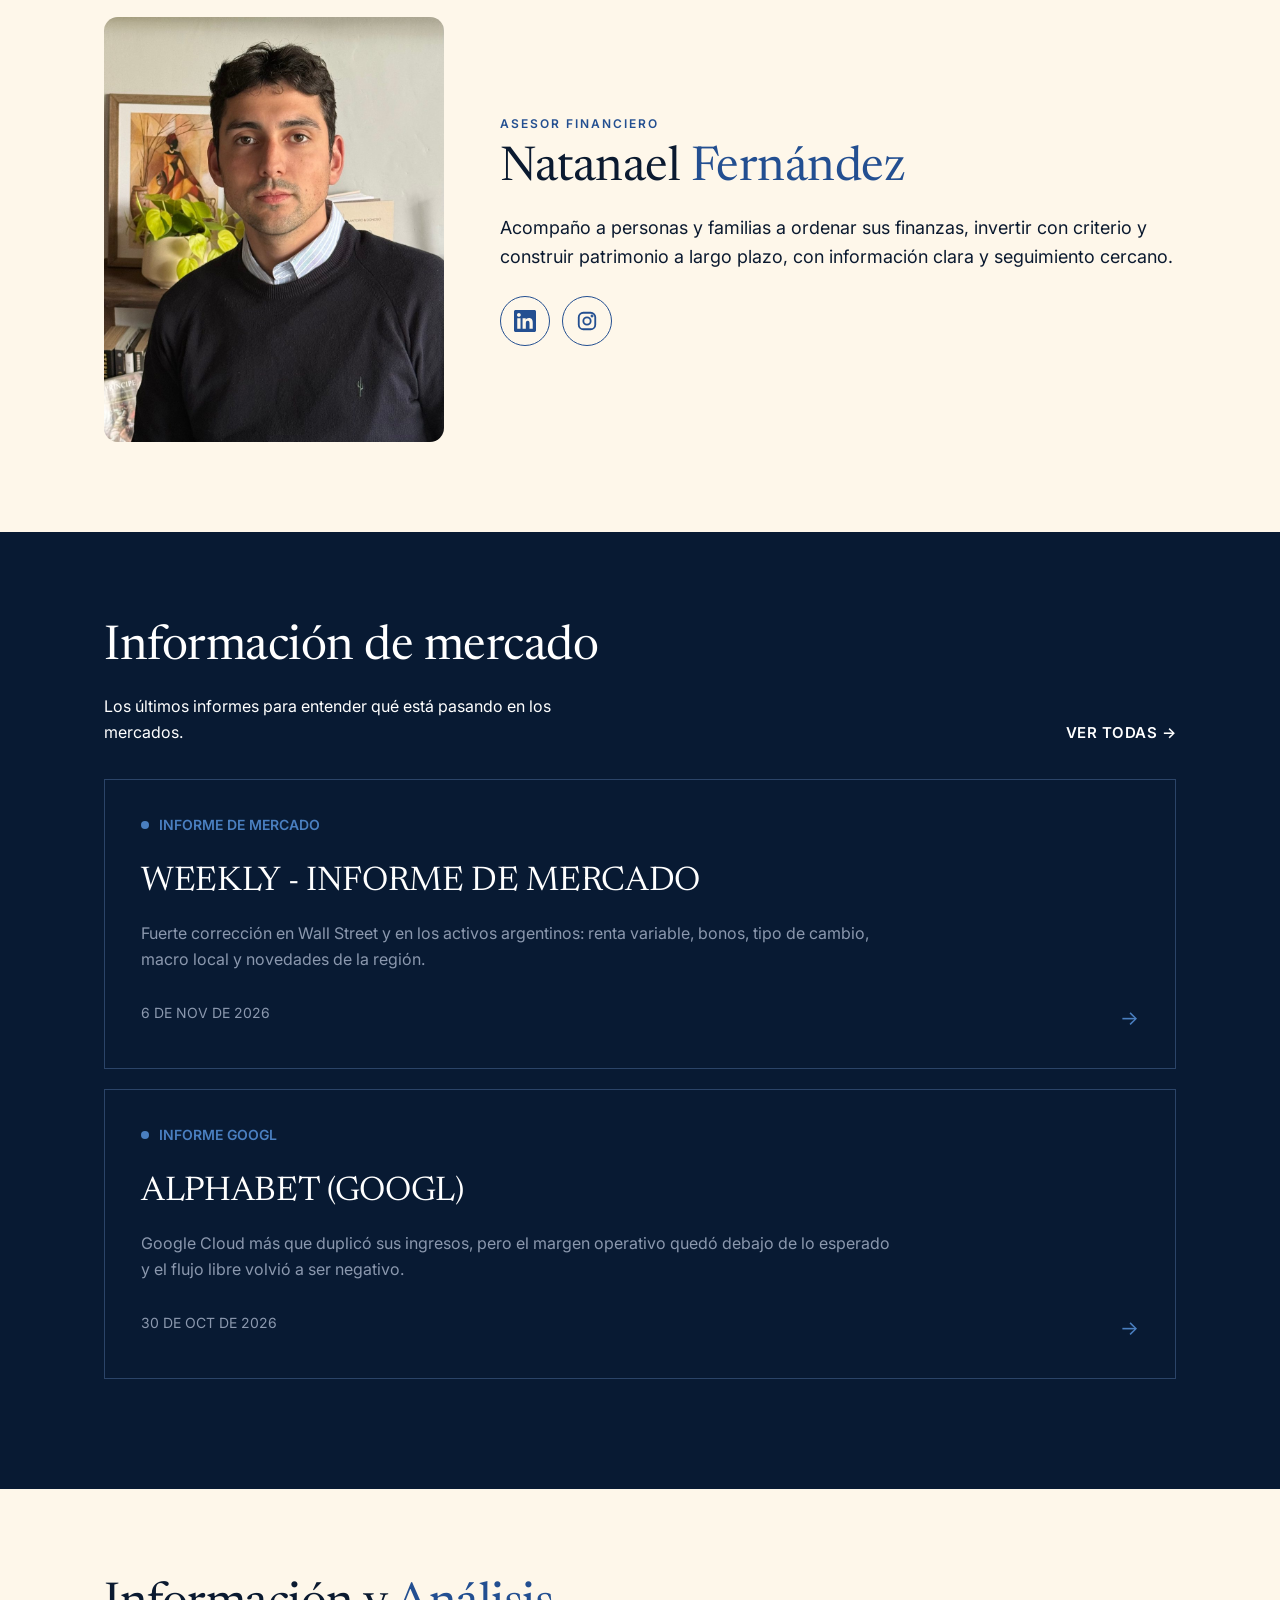
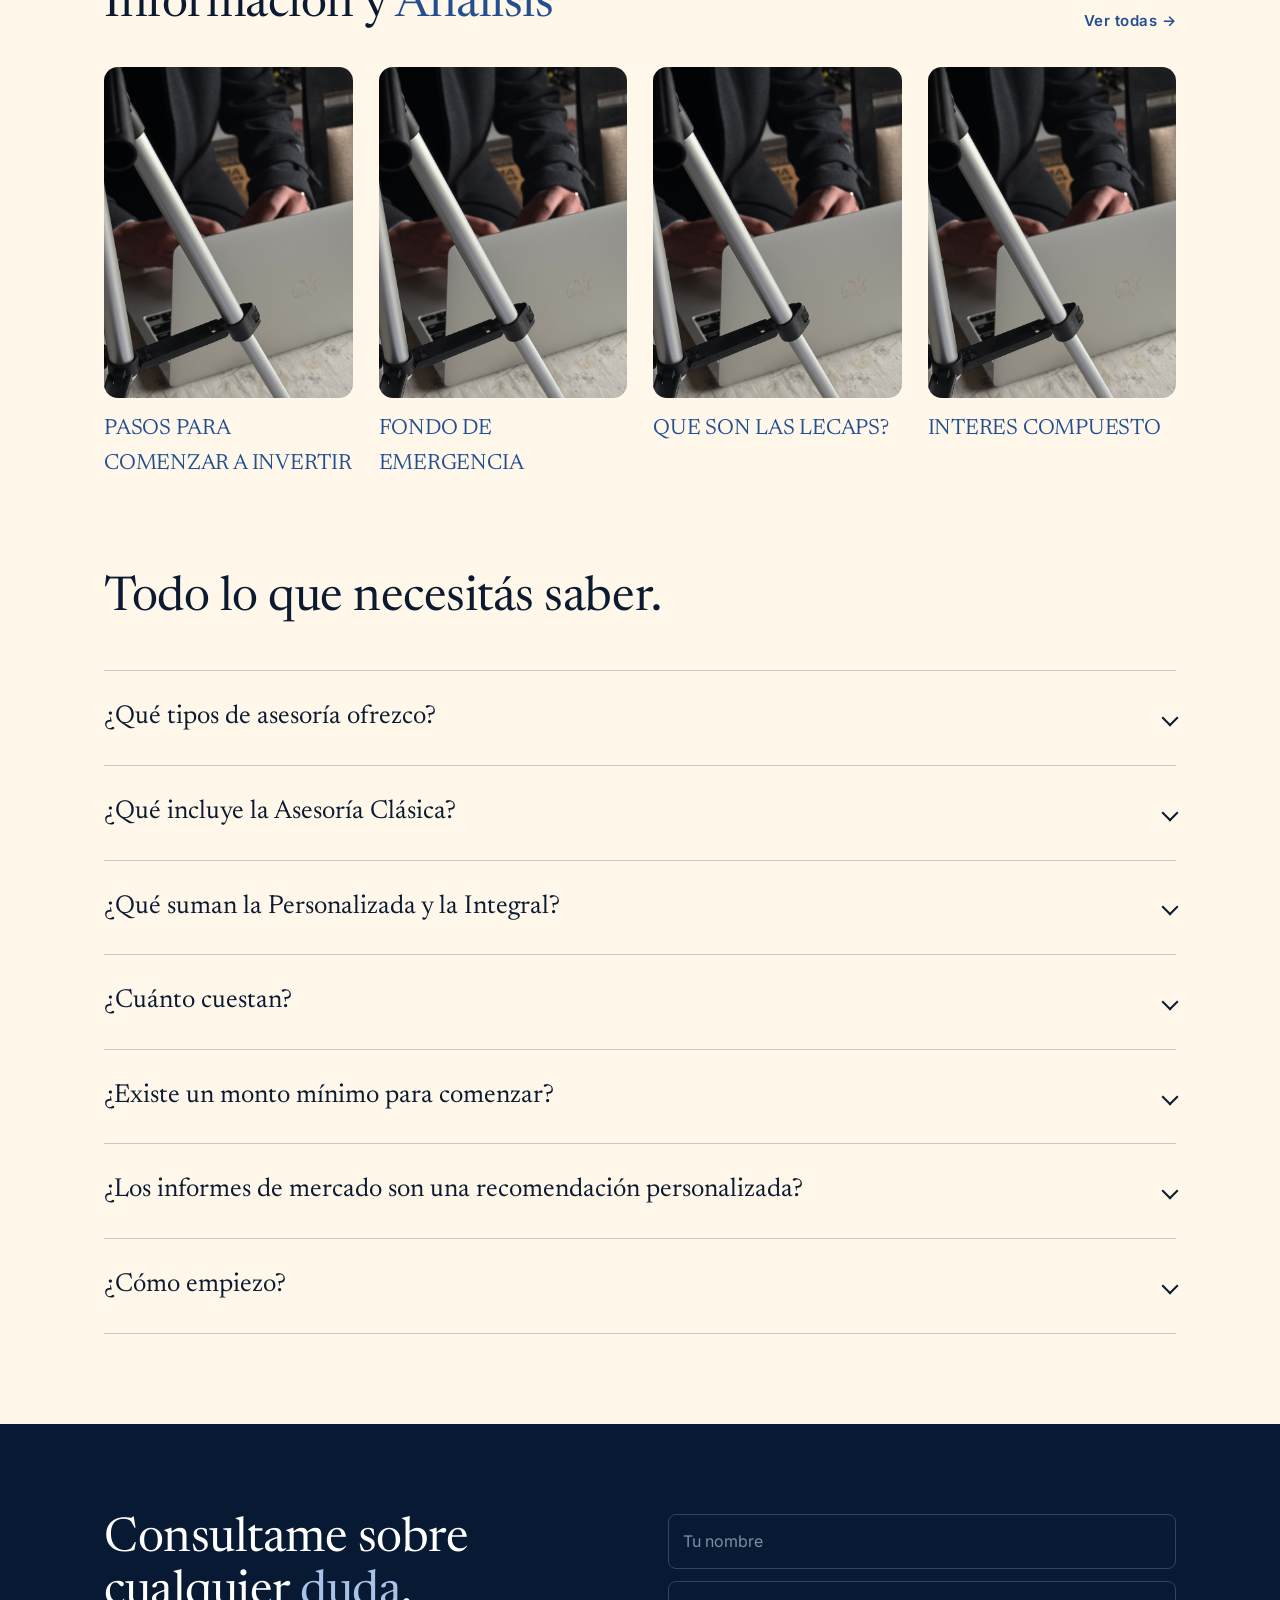
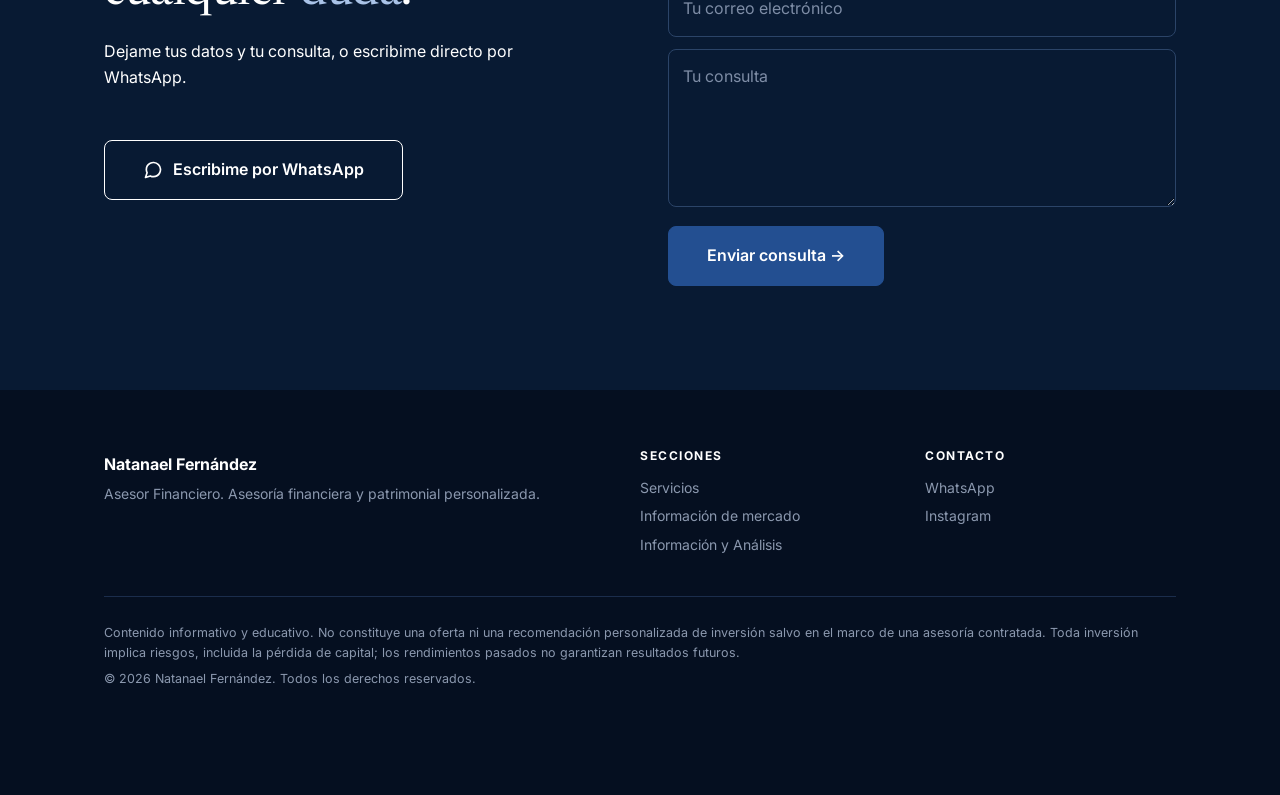
==== commit 83d67ae5: "Update index.html" ====
--- a/index.html
+++ b/index.html
@@ -45,7 +45,7 @@
 <details class="fq"><summary>¿Qué tipos de asesoría ofrezco?</summary><p>Tres niveles: Clásica, Personalizada e Integral. Podés empezar por el que mejor se ajuste a vos y cambiar más adelante.</p></details>
 <details class="fq"><summary>¿Qué incluye la Asesoría Clásica?</summary><p>Soy tu asesor dentro del broker, sin costo. Incluye acompañamiento en tus decisiones de inversión y acceso a los informes de mercado.</p></details>
 <details class="fq"><summary>¿Qué suman la Personalizada y la Integral?</summary><p>La Personalizada suma un encuentro opcional de hasta 1 hora, presencial o virtual, con evaluación de tu progreso y ajuste de estrategias si es necesario. Acceso a la comunidad exclusiva con información, estrategias y contenido educativo. La Integral suma asesoramiento patrimonial: organización y optimización de ingresos y gastos. Personalización patrimonial a medida.</p></details>
-<details class="fq"><summary>¿Cuánto cuestan?</summary><p id="fqp">Asesoría Clásica: sin costo. Asesoría Personalizada: $19.999 por mes. Asesoría Integral: se cotiza según tu situación. Para consultar o contratar, escribime por WhatsApp.</p></details>
+<details class="fq"><summary>¿Cuánto cuestan?</summary><p id="fqp">La Asesoría Clásica: sin costo. Asesoría Personalizada: suscripción mensual por beneficios. Asesoría Integral: se cotiza según tu situación. Para consultar o contratar, escribime por WhatsApp.</p></details>
 <details class="fq"><summary>¿Existe un monto mínimo para comenzar?</summary><p>Depende de la asesoría que elijas y del tipo de cuenta que necesites. Analizo tu situación para definir la alternativa que mejor te quede.</p></details>
 <details class="fq"><summary>¿Los informes de mercado son una recomendación personalizada?</summary><p>No. Son contenido informativo y educativo. Una recomendación personalizada solo se da en el marco de una asesoría contratada.</p></details>
 <details class="fq"><summary>¿Cómo empiezo?</summary><p>Escribime por WhatsApp o dejá tus datos en el formulario de contacto. Conversamos para conocer tu situación, objetivos y perfil de riesgo, armamos tu estrategia y hacemos seguimiento.</p></details>
